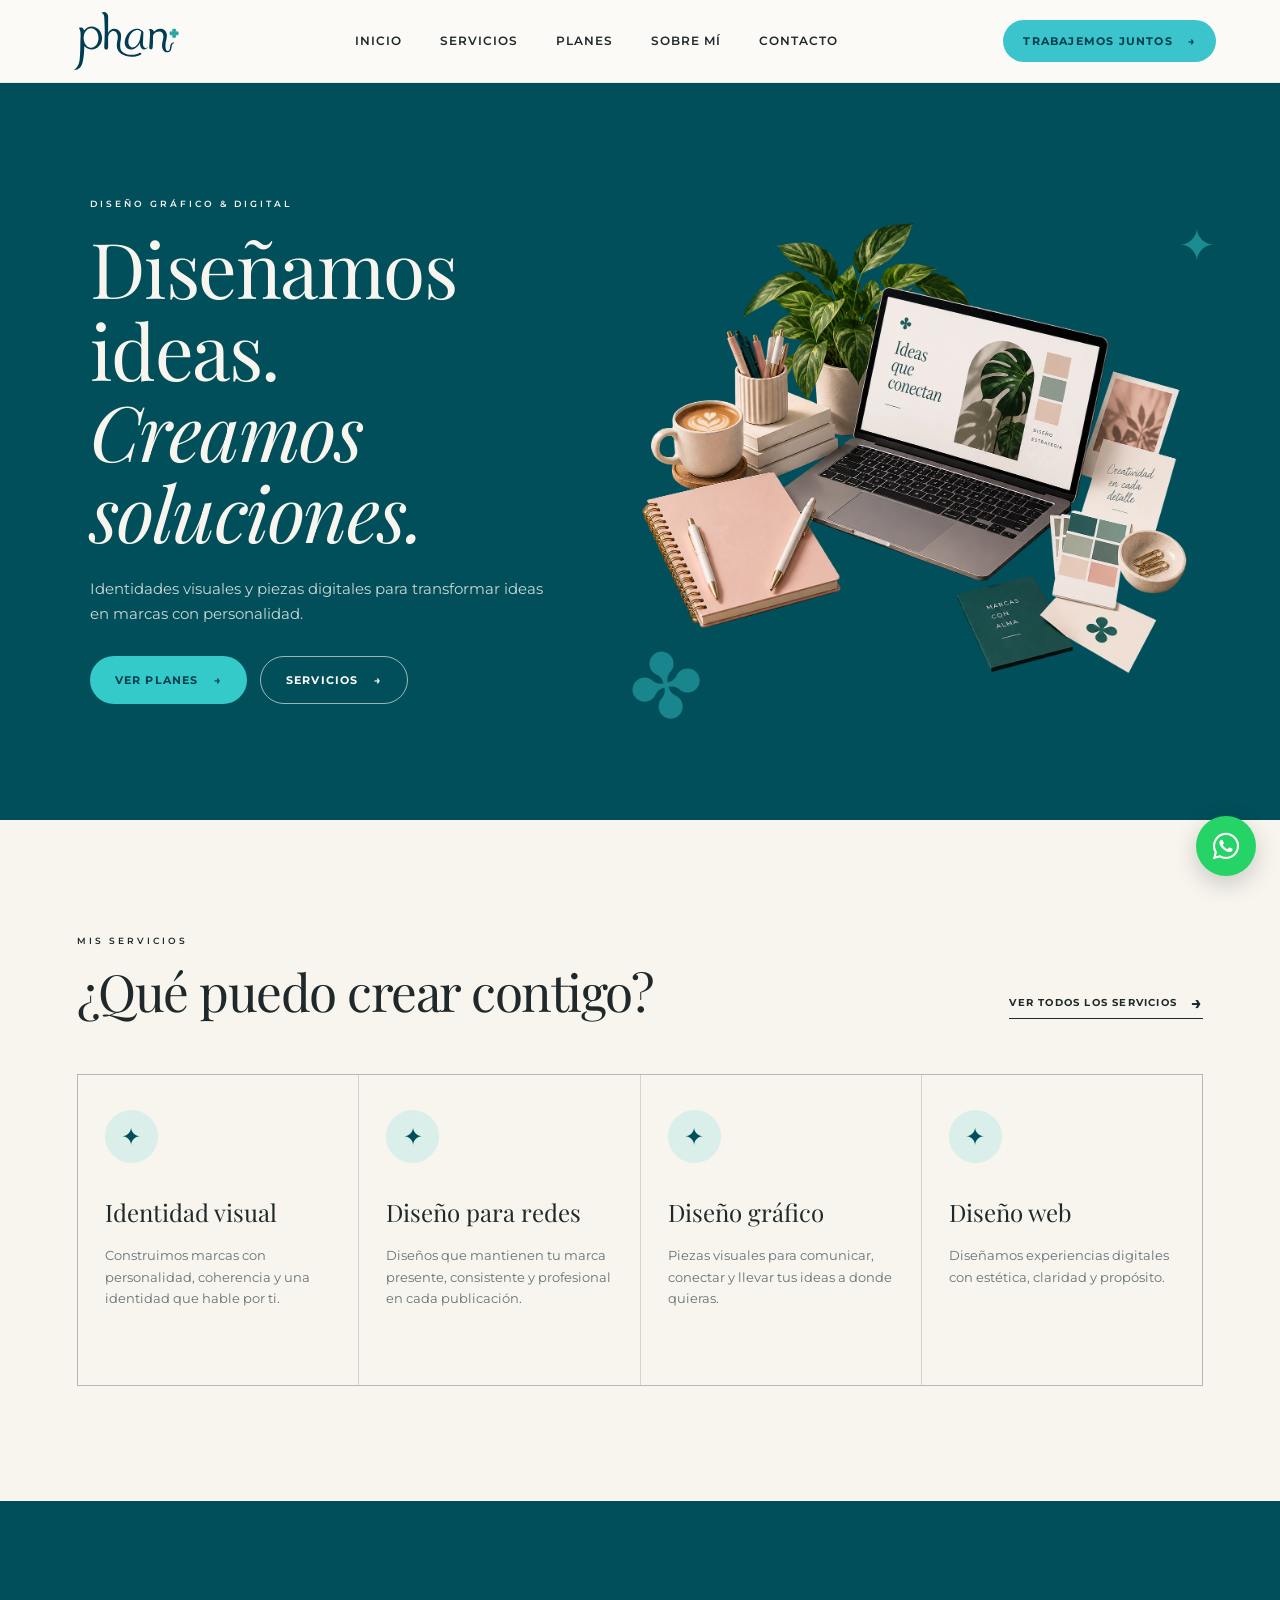
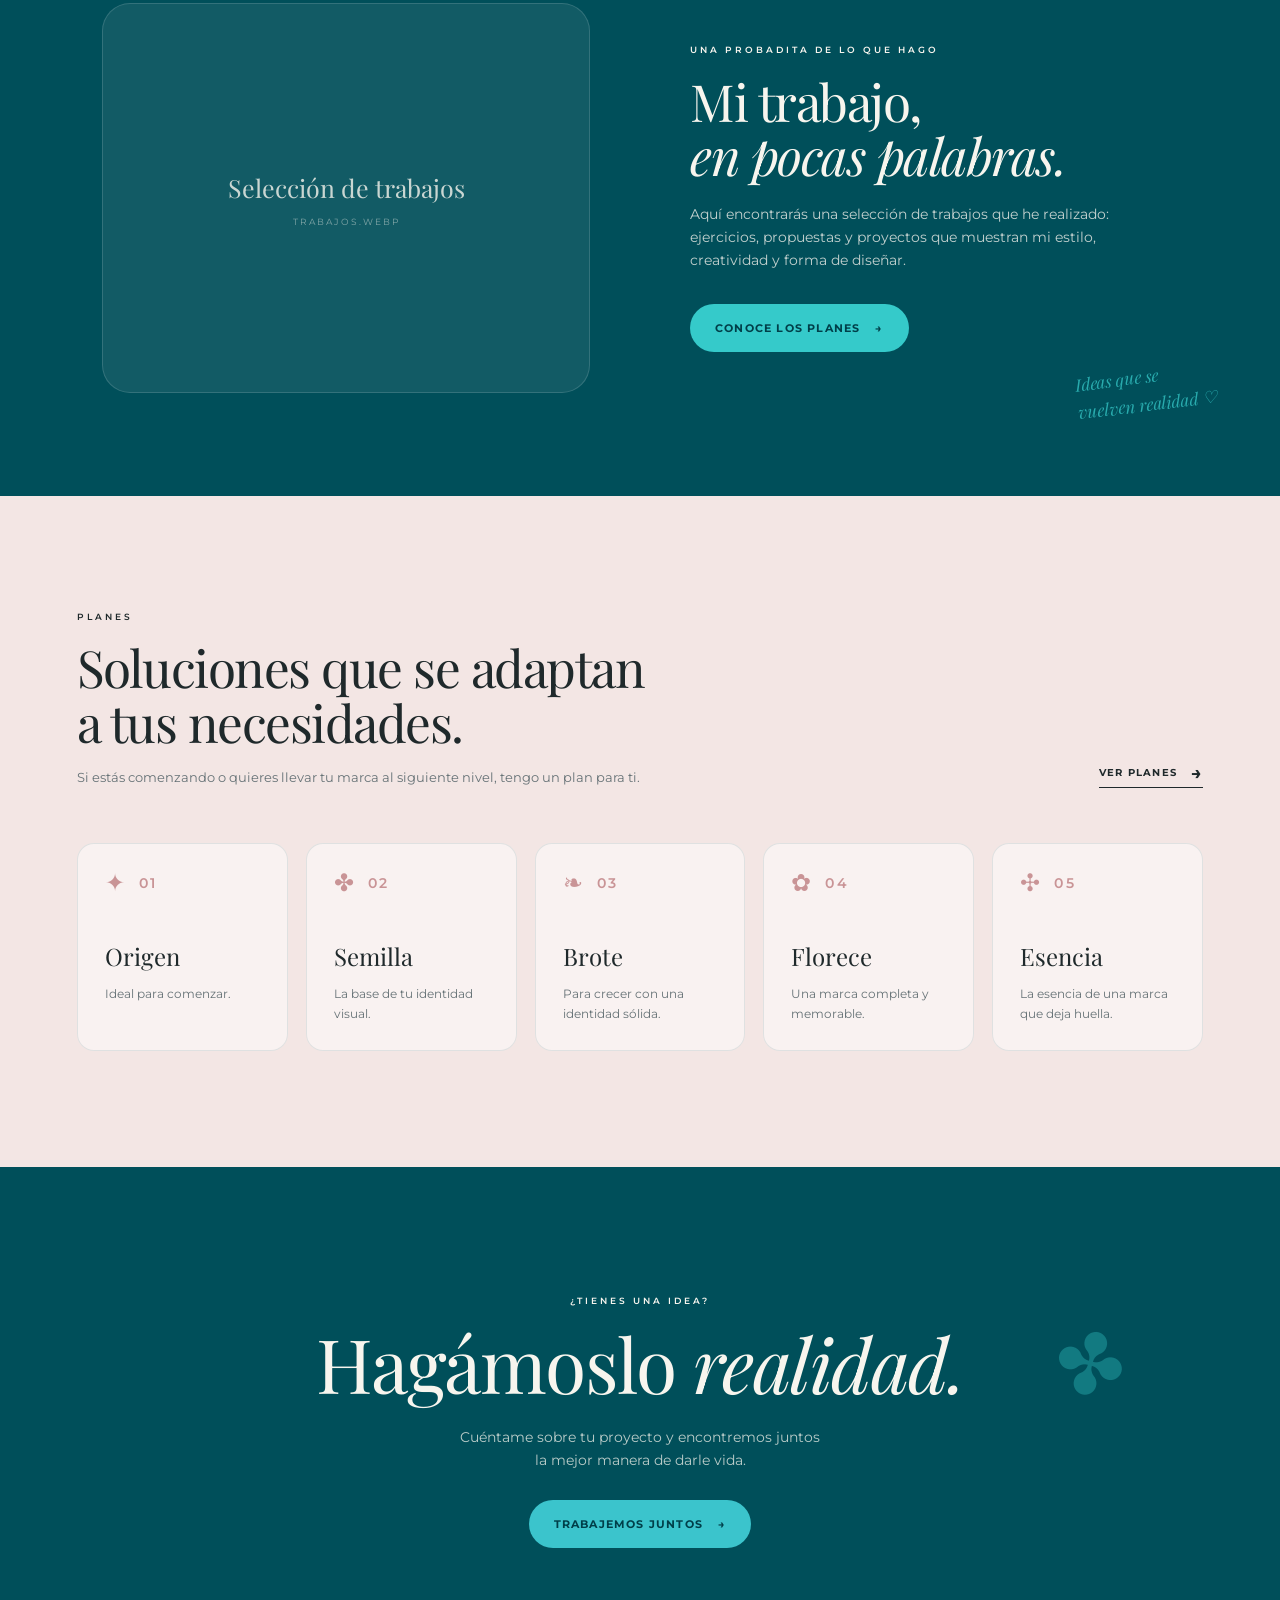
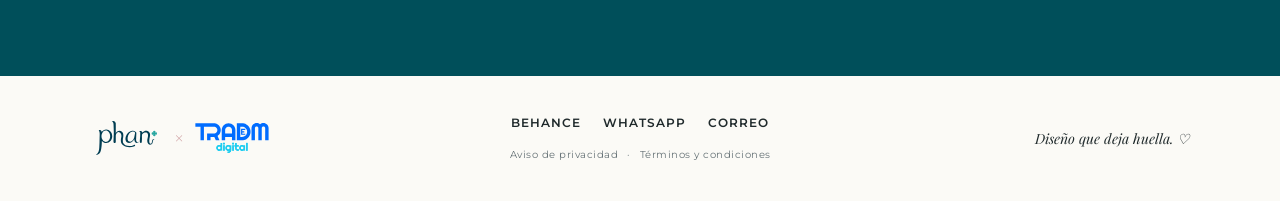
==== index.html @ 30d1f369 "Update index.html" ====
<!DOCTYPE html>
<html lang="es">
<head>
  <meta charset="UTF-8">
  <meta name="viewport" content="width=device-width, initial-scale=1.0">
  <meta name="description" content="Phan Creativa — Diseño gráfico y digital. Diseñamos ideas. Creamos soluciones.">
  <title>Phan Creativa — Diseño gráfico & digital</title>

  <!-- Tipografías gratuitas de Google Fonts -->
  <link rel="preconnect" href="https://fonts.googleapis.com">
  <link rel="preconnect" href="https://fonts.gstatic.com" crossorigin>
  <link href="https://fonts.googleapis.com/css2?family=Montserrat:wght@400;500;600;700&family=Playfair+Display:ital,wght@0,400;0,500;0,600;1,400;1,500&display=swap" rel="stylesheet">

  <link rel="stylesheet" href="css/style.css">
  <link rel="stylesheet" href="https://cdnjs.cloudflare.com/ajax/libs/font-awesome/6.5.2/css/all.min.css">
</head>

<body id="top">

  <!-- ================= HEADER ================= -->
  <header class="site-header">
 <a href="index.html" class="brand logo-header" aria-label="Phan Creativa">
  <img src="images/phan-creativa-web.svg" alt="Phan Creativa">
</a>

    <button class="menu-toggle" aria-label="Abrir menú" aria-expanded="false">
      <span></span><span></span><span></span>
    </button>

    <nav class="main-nav" aria-label="Navegación principal">
      <a href="index.html">Inicio</a>
      <a href="servicios.html">Servicios</a>
      <a href="planes.html">Planes</a>
      <a href="sobre-mi.html">Sobre mí</a>
      <a href="contacto.html">Contacto</a>
    </nav>

    <a href="contacto.html" class="button button-small">Trabajemos juntos <span>→</span></a>
  </header>


  <main>

    <!-- ================= HERO ================= -->
    <section class="hero section-dark">
      <div class="hero-decoration hero-flower">✤</div>
      <div class="hero-decoration hero-star">✦</div>

      <div class="hero-content reveal">
        <p class="eyebrow">DISEÑO GRÁFICO & DIGITAL</p>
        <h1>Diseñamos ideas.<br><em>Creamos soluciones.</em></h1>
        <p class="hero-text">
          Identidades visuales y piezas digitales para transformar
          ideas en marcas con personalidad.
        </p>

        <div class="button-group">
          <a href="planes.html" class="button button-primary">Ver planes <span>→</span></a>
          <a href="servicios.html" class="button button-outline-light">
  Servicios <span>→</span>
</a>
        </div>
      </div>

      <div class="hero-image reveal">
  <img src="images/hero-phan.webp" alt="Espacio creativo de Phan Creativa">
</div>

    </section>


   <!-- ================= SERVICIOS ================= -->
<section class="services section-cream">

  <div class="section-heading reveal">
    <div>
      <p class="eyebrow">MIS SERVICIOS</p>
      <h2>¿Qué puedo crear contigo?</h2>
    </div>

    <a href="servicios.html" class="text-link">
      Ver todos los servicios <span>→</span>
    </a>
  </div>

  <div class="service-grid">

    <article class="service-card reveal">
      <div class="service-icon">✦</div>
      <h3>Identidad visual</h3>
      <p>
        Construimos marcas con personalidad, coherencia y una identidad
        que hable por ti.
      </p>
    </article>

    <article class="service-card reveal">
      <div class="service-icon">✦</div>
      <h3>Diseño para redes</h3>
      <p>
        Diseños que mantienen tu marca presente, consistente y profesional
        en cada publicación.
      </p>
    </article>

    <article class="service-card reveal">
      <div class="service-icon">✦</div>
      <h3>Diseño gráfico</h3>
      <p>
        Piezas visuales para comunicar, conectar y llevar tus ideas
        a donde quieras.
      </p>
    </article>

    <article class="service-card reveal">
      <div class="service-icon">✦</div>
      <h3>Diseño web</h3>
      <p>
        Diseñamos experiencias digitales con estética, claridad y propósito.
      </p>
    </article>

  </div>

</section>


    <!-- ================= TRABAJOS ================= -->
    <section class="work-preview section-dark">
      <div class="work-image reveal">
        <div class="image-placeholder image-placeholder-dark">
          <span>Selección de trabajos</span>
          <small>trabajos.webp</small>
        </div>
      </div>

      <div class="work-content reveal">
        <p class="eyebrow">UNA PROBADITA DE LO QUE HAGO</p>
        <h2>Mi trabajo,<br><em>en pocas palabras.</em></h2>
        <p>
          Aquí encontrarás una selección de trabajos que he realizado:
          ejercicios, propuestas y proyectos que muestran mi estilo,
          creatividad y forma de diseñar.
        </p>
        <a href="planes.html" class="button button-primary">Conoce los planes <span>→</span></a>
      </div>

      <div class="hand-note">Ideas que se<br>vuelven realidad ♡</div>
    </section>


 <!-- ================= PLANES ================= -->
<section class="plans-preview section-pink">

  <div class="section-heading reveal">
    <div>
      <p class="eyebrow">PLANES</p>
      <h2>Soluciones que se adaptan<br>a tus necesidades.</h2>

      <p class="heading-description">
        Si estás comenzando o quieres llevar tu marca al siguiente nivel,
        tengo un plan para ti.
      </p>
    </div>

    <a href="planes.html" class="text-link">
      Ver planes <span>→</span>
    </a>
  </div>

  <div class="plan-mini-grid">

    <article class="plan-mini reveal">
      <div class="plan-top">
        <span class="plan-icon">✦</span>
        <span class="plan-number">01</span>
      </div>
      <h3>Origen</h3>
      <p>Ideal para comenzar.</p>
    </article>

    <article class="plan-mini reveal">
      <div class="plan-top">
        <span class="plan-icon">✤</span>
        <span class="plan-number">02</span>
      </div>
      <h3>Semilla</h3>
      <p>La base de tu identidad visual.</p>
    </article>

    <article class="plan-mini reveal">
      <div class="plan-top">
        <span class="plan-icon">❧</span>
        <span class="plan-number">03</span>
      </div>
      <h3>Brote</h3>
      <p>Para crecer con una identidad sólida.</p>
    </article>

    <article class="plan-mini reveal">
      <div class="plan-top">
        <span class="plan-icon">✿</span>
        <span class="plan-number">04</span>
      </div>
      <h3>Florece</h3>
      <p>Una marca completa y memorable.</p>
    </article>

    <article class="plan-mini reveal">
      <div class="plan-top">
        <span class="plan-icon">✣</span>
        <span class="plan-number">05</span>
      </div>
      <h3>Esencia</h3>
      <p>La esencia de una marca que deja huella.</p>
    </article>

  </div>

</section>


    <!-- ================= CTA ================= -->
    <section class="cta section-dark">
      <div class="cta-decoration">✤</div>
      <p class="eyebrow">¿TIENES UNA IDEA?</p>
      <h2>Hagámoslo <em>realidad.</em></h2>
    <p>
  Cuéntame sobre tu proyecto y encontremos juntos<br>
  la mejor manera de darle vida.
</p>
      <a href="contacto.html" class="button button-primary">Trabajemos juntos <span>→</span></a>
    </section>

  </main>


  <!-- ================= FOOTER ================= -->
  <footer class="footer">

<div class="brand-collab">

  <a href="index.html" class="collab-logo" aria-label="Phan Creativa">
    <img src="images/phan-creativa-web.svg" alt="Phan Creativa">
  </a>

  <span class="collab-x">×</span>

  <a
    href="https://www.trademdigital.com/"
    class="collab-logo"
    target="_blank"
    rel="noopener noreferrer"
    aria-label="Tradem Digital"
  >
    <img src="images/tradem-digital-web.svg" alt="Tradem Digital">
  </a>

</div>
  <div class="footer-center">

    <div class="socials">
      <a href="https://www.behance.net/PhanCreativo" target="_blank"
rel="noopener noreferrer" aria-label="Behance">Behance</a>
      <a href="https://wa.me/527472268287" target="_blank" rel="noopener noreferrer" aria-label="WhatsApp">WhatsApp</a>
      <a href="mailto:phancreativa@gmail.com" aria-label="Correo">Correo</a>
    </div>

    <div class="footer-legal">
      <a href="aviso-privacidad.html">Aviso de privacidad</a>
      <span>·</span>
      <a href="terminos-condiciones.html">Términos y condiciones</a>
    </div>

  </div>

  <p class="footer-copy">Diseño que deja huella. ♡</p>

</footer>



<a
  href="https://wa.me/527472268287"
  class="whatsapp-float"
  target="_blank"
  rel="noopener noreferrer"
  aria-label="Contactar por WhatsApp"
>
  <i class="fa-brands fa-whatsapp"></i>
</a>

<a href="#top" class="back-to-top" aria-label="Volver al inicio">
  ↑
</a>

<script src="js/script.js"></script>

</body>
</html>
---- css/style.css ----
:root {
  --teal: #004f5a;
  --teal-deep: #003f49;
  --mint: #35caca;
  --cream: #f7f5ee;
  --warm-white: #fbfaf6;
  --pink: #f3e6e4;
  --rose: #c58d91;
  --ink: #1f292b;
  --muted: #667276;
  --line: rgba(31, 41, 43, 0.16);

  --serif: "Playfair Display", Georgia, serif;
  --sans: "Montserrat", Arial, sans-serif;

  --radius: 22px;
  --max: 1180px;
}

* {
  box-sizing: border-box;
  margin: 0;
  padding: 0;
}

html {
  scroll-behavior: smooth;
}

body {
  background: var(--warm-white);
  color: var(--ink);
  font-family: var(--sans);
  line-height: 1.65;
  overflow-x: hidden;
}

a {
  color: inherit;
  text-decoration: none;
}

img {
  display: block;
  max-width: 100%;
}

.site-header {
  position: sticky;
  top: 0;
  z-index: 1000;
  min-height: 78px;
  padding: 12px clamp(24px, 5vw, 70px);
  display: flex;
  align-items: center;
  justify-content: space-between;
  gap: 30px;
  background: rgba(251, 250, 246, 0.94);
  backdrop-filter: blur(14px);
  border-bottom: 1px solid rgba(31, 41, 43, 0.08);
}



.brand {
  display: inline-flex;
  flex-direction: column;
  line-height: 0.85;
  flex-shrink: 0;
}

.logo-header {
  display: flex;
  align-items: center;
  flex-shrink: 0;
}

.logo-header img {
  display: block;
  width: 125px;
  height: auto;
  object-fit: contain;
}

.logo-header:hover {
  opacity: .9;
}

.brand-main {
  font-family: var(--serif);
  font-size: 34px;
  letter-spacing: -2px;
}

.brand-flower {
  color: var(--mint);
  font-size: 23px;
  margin-left: 2px;
}

.brand-sub {
  margin-top: 7px;
  color: var(--mint);
  font-family: var(--serif);
  font-size: 15px;
  letter-spacing: 4px;
  text-align: center;
}

.main-nav {
  display: flex;
  align-items: center;
  gap: clamp(20px, 3vw, 38px);
}

.main-nav a {
  position: relative;
  padding: 8px 0;
  font-size: 12px;
  font-weight: 600;
  letter-spacing: 1px;
  text-transform: uppercase;
}

.main-nav a::after {
  content: "";
  position: absolute;
  left: 0;
  bottom: 2px;
  width: 0;
  height: 1px;
  background: var(--teal);
  transition: width 0.25s ease;
}

.main-nav a:hover::after,
.main-nav a.active::after {
  width: 100%;
}

.button {
  display: inline-flex;
  align-items: center;
  justify-content: center;
  gap: 15px;
  min-height: 48px;
  padding: 12px 25px;
  border-radius: 999px;
  font-size: 11px;
  font-weight: 700;
  letter-spacing: 1.2px;
  text-transform: uppercase;
  transition: transform 0.25s ease, box-shadow 0.25s ease, background 0.25s ease;
}

.button:hover {
  transform: translateY(-2px);
}

.button-small {
  min-height: 42px;
  padding: 10px 20px;
  background: #3bc4cc;
  color: var(--teal-deep);
  transition: background .3s ease, transform .3s ease, box-shadow .3s ease;
}

.button-small:hover {
  background: #2fb4bd;
  transform: translateY(-3px);
  box-shadow: 0 8px 20px rgba(59, 196, 204, .25);
}

.button-small span {
  display: inline-block;
  transition: transform .3s ease;
}

.button-small:hover span {
  transform: translateX(5px);
}

.button-primary {
  background: var(--mint);
  color: var(--teal-deep);
}

.button-outline-light {
  border: 1px solid rgba(255,255,255,0.6);
  color: white;
}

.button-group {
  display: flex;
  flex-wrap: wrap;
  gap: 13px;
  margin-top: 30px;
}

.menu-toggle {
  display: none;
  border: 0;
  background: transparent;
  cursor: pointer;
}

.menu-toggle span {
  display: block;
  width: 25px;
  height: 2px;
  margin: 5px 0;
  background: var(--teal);
}

.section-dark {
  background: var(--teal);
  color: var(--cream);
}

.section-light {
  background: var(--warm-white);
}

.section-cream {
  background: var(--cream);
}

.section-pink {
  background: var(--pink);
}

.hero {
  position: relative;
  min-height: min(720px, calc(100vh - 78px));
  padding: clamp(70px, 9vw, 120px) max(24px, 7vw);
  display: grid;
  grid-template-columns: 0.9fr 1.1fr;
  align-items: center;
  gap: clamp(40px, 7vw, 100px);
  overflow: hidden;
}

.hero-content {
  position: relative;
  z-index: 2;
  max-width: 620px;
}

.eyebrow {
  margin-bottom: 17px;
  font-size: 9px;
  font-weight: 600;
  letter-spacing: 3px;
  line-height: 1.4;
}

.hero h1,
h2 {
  font-family: var(--serif);
  font-weight: 400;
  letter-spacing: -1.5px;
  line-height: 1.06;
}

.hero h1 {
  font-size: clamp(48px, 6vw, 78px);
}

h2 {
  font-size: clamp(36px, 4vw, 55px);
}

em {
  font-weight: 400;
}

.hero-text {
  max-width: 500px;
  margin-top: 24px;
  font-size: 15px;
  color: rgba(247,245,238,0.82);
}

.hero-image {
  position: relative;
  z-index: 1;
}

.image-placeholder {
  min-height: 470px;
  border-radius: 28px;
  display: flex;
  flex-direction: column;
  align-items: center;
  justify-content: center;
  background:
    linear-gradient(135deg, rgba(53,202,202,.12), rgba(255,255,255,.03)),
    rgba(255,255,255,.08);
  border: 1px solid rgba(255,255,255,.14);
  color: rgba(247,245,238,.8);
  text-align: center;
}

.image-placeholder span {
  font-family: var(--serif);
  font-size: 25px;
}

.image-placeholder small {
  margin-top: 7px;
  font-size: 9px;
  letter-spacing: 2px;
  opacity: .6;
  text-transform: uppercase;
}

.image-placeholder-soft {
  min-height: 420px;
  background: linear-gradient(135deg, #e7dfd4, #f3e6e4);
  border: 0;
  color: var(--teal);
}

.image-placeholder-dark {
  min-height: 390px;
  background: rgba(255,255,255,.07);
}

.hero-decoration {
  position: absolute;
  color: var(--mint);
  pointer-events: none;
}

.hero-flower {
  right: 45%;
  bottom: 8%;
  font-size: 90px;
  opacity: .45;
  transform: rotate(-12deg);
}

.hero-star {
  top: 17%;
  right: 5%;
  font-size: 45px;
  opacity: .5;
}

.about {
  max-width: var(--max);
  margin: auto;
  padding: clamp(90px, 10vw, 140px) 30px;
  display: grid;
  grid-template-columns: .9fr 1.1fr;
  gap: clamp(50px, 8vw, 110px);
  align-items: center;
}

.about-image {
  position: relative;
}

.floating-note {
  position: absolute;
  right: -30px;
  bottom: 35px;
  padding: 17px 23px;
  background: var(--pink);
  color: var(--teal);
  font-family: var(--serif);
  font-size: 19px;
  line-height: 1.25;
  transform: rotate(-4deg);
  box-shadow: 0 15px 35px rgba(0,0,0,.08);
}

.about-content p:not(.eyebrow) {
  max-width: 650px;
  margin-top: 22px;
  color: var(--muted);
  font-size: 14px;
}

.text-link {
  display: inline-flex;
  align-items: center;
  gap: 14px;
  margin-top: 30px;
  padding-bottom: 6px;
  border-bottom: 1px solid currentColor;
  font-size: 10px;
  font-weight: 700;
  letter-spacing: 1.2px;
  text-transform: uppercase;
}

.text-link span {
  font-size: 18px;
  line-height: 0;
}

.services,
.plans-preview {
  padding: clamp(80px, 9vw, 120px) max(24px, 6vw);
}

.section-heading {
  max-width: var(--max);
  margin: 0 auto 55px;
  display: flex;
  align-items: end;
  justify-content: space-between;
  gap: 30px;
}

.heading-description {
  max-width: 570px;
  margin-top: 18px;
  color: var(--muted);
  font-size: 13px;
}

.service-grid {
  max-width: var(--max);
  margin: auto;
  display: grid;
  grid-template-columns: repeat(4, 1fr);
  gap: 1px;
  background: var(--line);
  border: 1px solid var(--line);
}

.service-card {
  min-height: 310px;
  padding: 35px 27px;
  background: var(--cream);
  display: flex;
  flex-direction: column;
  transition: transform .25s ease, background .25s ease;
}

.service-card:hover {
  transform: translateY(-5px);
  background: var(--warm-white);
}

.service-icon {
  width: 53px;
  height: 53px;
  margin-bottom: 30px;
  border-radius: 50%;
  display: grid;
  place-items: center;
  background: rgba(53,202,202,.15);
  color: var(--teal);
  font-family: var(--serif);
  font-size: 24px;
}

.service-card h3,
.plan-mini h3 {
  font-family: var(--serif);
  font-size: 24px;
  font-weight: 400;
}

.service-card p {
  margin-top: 13px;
  color: var(--muted);
  font-size: 13px;
}

.work-preview {
  position: relative;
  max-width: 1400px;
  margin: auto;
  padding: clamp(70px, 8vw, 110px) max(24px, 8vw);
  display: grid;
  grid-template-columns: 1fr 1fr;
  gap: clamp(45px, 8vw, 100px);
  align-items: center;
  overflow: hidden;
}

.work-content {
  position: relative;
  z-index: 2;
  max-width: 550px;
}

.work-content > p:not(.eyebrow) {
  margin-top: 20px;
  color: rgba(247,245,238,.78);
  font-size: 14px;
}

.work-content .button {
  margin-top: 32px;
}

.hand-note {
  position: absolute;
  right: 5%;
  bottom: 13%;
  font-family: var(--serif);
  font-style: italic;
  font-size: 17px;
  color: rgba(53,202,202,.75);
  transform: rotate(-7deg);
}

.plan-mini-grid {
  max-width: var(--max);
  margin: auto;
  display: grid;
  grid-template-columns: repeat(5, 1fr);
  gap: 18px;
}

.plan-mini {
  min-height: 205px;
  padding: 27px;
  background: rgba(255,255,255,.48);
  border: 1px solid rgba(0,79,90,.10);
  border-radius: 17px;
  transition: transform .25s ease;
}

.plan-mini:hover {
  transform: translateY(-6px) rotate(-1deg);
}


/* Detalles de los planes */
.plan-top {
  display: flex;
  align-items: center;
  gap: 14px;
  margin-bottom: 42px;
}

.plan-icon {
  color: #c99496;
  font-size: 24px;
  line-height: 1;
}

.plan-number {
  color: #c99496;
  font-size: 14px;
  font-weight: 600;
  letter-spacing: 0.18em;
}
.plan-mini h3 {
  margin-top: 0;
}

.plan-mini p {
  margin-top: 7px;
  color: var(--muted);
  font-size: 12px;
}

.cta {
  position: relative;
  padding: clamp(90px, 10vw, 130px) 24px;
  text-align: center;
  overflow: hidden;
}

.cta h2 {
  font-size: clamp(45px, 6vw, 75px);
}

.cta > p:not(.eyebrow) {
  max-width: 620px;
  margin: 22px auto 0;
  color: rgba(247,245,238,.75);
  font-size: 14px;
}

.cta .button {
  margin-top: 28px;
  background: #3bc4cc;
  transition: background .3s ease, transform .3s ease, box-shadow .3s ease;
}

.cta .button:hover {
  background: #2fb4bd;
  transform: translateY(-4px);
  box-shadow: 0 10px 25px rgba(59, 196, 204, .28);
}

.cta .button span {
  display: inline-block;
  transition: transform .35s ease;
}

.cta .button:hover span {
  transform: translateX(7px);
}
.cta-decoration {
  position: absolute;
  right: 12%;
  top: 25%;
  font-size: 85px;
  color: var(--mint);
  opacity: .35;
  transform: rotate(15deg);
}

.footer {
  min-height: 125px;
  padding: 35px max(24px, 7vw);
  display: grid;
  grid-template-columns: 1fr auto 1fr;
  align-items: center;
  gap: 30px;
  background: var(--warm-white);
}

.footer-brand {
  justify-self: start;
}

.footer .socials {
  display: flex;
  flex-wrap: wrap;
  justify-content: center;
  gap: 22px;
}

.footer .socials a {
  font-size: 12px;
  font-weight: 600;
  letter-spacing: 1px;
  text-transform: uppercase;
}

.footer > p {
  justify-self: end;
  font-family: var(--serif);
  font-style: italic;
  font-size: 14px;
}

.reveal {
  opacity: 0;
  transform: translateY(24px);
  transition: opacity .8s ease, transform .8s ease;
}

.reveal.visible {
  opacity: 1;
  transform: translateY(0);
}

@media (max-width: 900px) {
  .main-nav {
    gap: 18px;
  }

  .site-header > .button {
    display: none;
  }

  .hero,
  .about,
  .work-preview {
    grid-template-columns: 1fr;
  }

  .hero {
    min-height: auto;
  }

  .hero-image {
    max-width: 700px;
    width: 100%;
  }

  .service-grid,
  .plan-mini-grid {
    grid-template-columns: repeat(2, 1fr);
  }

  .footer {
    grid-template-columns: 1fr;
    text-align: center;
  }

  .footer-brand,
  .footer > p {
    justify-self: center;
  }
}

@media (max-width: 680px) {
  .site-header {
    min-height: 68px;
    padding: 10px 20px;
  }
  
  .logo-header img {
    width: 105px;
    height: auto;
  }
  
  .brand-main {
    font-size: 29px;
  }

  .brand-sub {
    font-size: 12px;
  }

  .menu-toggle {
    display: block;
    z-index: 1002;
  }

  .main-nav {
    position: fixed;
    inset: 68px 0 auto 0;
    padding: 25px 25px 35px;
    display: flex;
    flex-direction: column;
    align-items: flex-start;
    gap: 6px;
    background: var(--warm-white);
    border-bottom: 1px solid var(--line);
    transform: translateY(-120%);
    transition: transform .3s ease;
  }

  .main-nav.open {
    transform: translateY(0);
  }

  .main-nav a {
    width: 100%;
    padding: 13px 0;
  }

  .hero {
    padding: 75px 24px 90px;
  }

  .hero h1 {
    font-size: clamp(43px, 13vw, 60px);
  }

  .hero-image .image-placeholder {
    min-height: 330px;
  }


  .about,
  .services,
  .plans-preview {
    padding: 75px 20px;
  }

  .section-heading {
    display: block;
    margin-bottom: 35px;
  }

  .section-heading > .text-link {
    margin-top: 20px;
  }

  .service-grid,
  .plan-mini-grid {
    grid-template-columns: 1fr;
  }

  .service-card {
    min-height: 260px;
  }

  .work-preview {
    padding: 70px 20px;
  }

  .work-image .image-placeholder {
    min-height: 300px;
  }

  .hand-note {
    display: none;
  }

  .floating-note {
    right: 10px;
    bottom: 20px;
  }

  .footer {
    padding: 40px 20px;
  }
}
/* Botón volver al inicio */
.back-to-top {
  position: fixed;
  right: 24px;
  bottom: 94px;
  width: 52px;
  height: 52px;
  border-radius: 50%;
  display: flex;
  align-items: center;
  justify-content: center;
  background: #6ed6df;
  color: var(--teal-deep);
  font-size: 24px;
  font-weight: 600;
  text-decoration: none;
  box-shadow: 0 8px 24px rgba(0, 0, 0, 0.16);
  z-index: 9998;

  opacity: 0;
  visibility: hidden;
  pointer-events: none;

  transition: opacity 0.3s ease, visibility 0.3s ease, transform 0.25s ease;
}

.back-to-top.show {
  opacity: 1;
  visibility: visible;
  pointer-events: auto;
}

.back-to-top:hover {
  transform: translateY(-4px);
}
/* Botón flotante de WhatsApp */
.whatsapp-float {
  position: fixed;
  right: 24px;
  bottom: 24px;
  width: 60px;
  height: 60px;
  border-radius: 50%;
  background: #25D366;
  color: white;
  display: flex;
  align-items: center;
  justify-content: center;
  text-decoration: none;
  font-size: 30px;
  box-shadow: 0 8px 24px rgba(0, 0, 0, 0.18);
  z-index: 9999;
  transition: transform 0.2s ease;
}

.whatsapp-float:hover {
  transform: scale(1.08);
}
.footer-center {
  display: flex;
  flex-direction: column;
  align-items: center;
  gap: 14px;
}

.footer-legal {
  display: flex;
  align-items: center;
  justify-content: center;
  gap: 9px;
}

.footer-legal a,
.footer-legal span {
  font-size: 10px;
  letter-spacing: .5px;
  color: var(--muted);
}

.footer-legal a {
  transition: color .25s ease;
}

.footer-legal a:hover {
  color: var(--teal);
}

.footer-copy {
  justify-self: end;
  font-family: var(--serif);
  font-style: italic;
  font-size: 15px;
}

@media (max-width: 680px) {
  .footer-center {
    gap: 18px;
  }

  .footer-legal {
    flex-wrap: wrap;
  }

  .footer-copy {
    justify-self: center;
  }
}
/* ================= PÁGINAS LEGALES ================= */

.legal-page {
  max-width: 950px;
  margin: auto;
  padding: clamp(80px, 10vw, 130px) 30px;
}

.legal-header {
  max-width: 750px;
  margin-bottom: 75px;
}

.legal-header h1 {
  font-family: var(--serif);
  font-size: clamp(48px, 6vw, 72px);
  font-weight: 400;
  line-height: 1.05;
  letter-spacing: -1.5px;
}

.legal-header > p:not(.eyebrow) {
  max-width: 650px;
  margin-top: 25px;
  color: var(--muted);
  font-size: 14px;
}

.legal-content {
  max-width: 800px;
}

.legal-content section {
  margin-bottom: 48px;
}

.legal-content h2 {
  font-family: var(--serif);
  font-size: 27px;
  margin-bottom: 15px;
}

.legal-content p {
  color: var(--muted);
  font-size: 13px;
  line-height: 1.8;
}

.legal-content strong {
  color: var(--teal);
}

.legal-date {
  margin-top: 65px;
  padding-top: 20px;
  border-top: 1px solid var(--line);
  font-size: 10px !important;
  letter-spacing: .5px;
}

@media (max-width: 680px) {

  .legal-page {
    padding: 70px 22px;
  }

  .legal-header {
    margin-bottom: 55px;
  }

  .legal-content section {
    margin-bottom: 38px;
  }

  .legal-content h2 {
    font-size: 24px;
  }

  .legal-content p {
    font-size: 13px;
  }

}

/* ================= LOGOS PHAN + TRADEM ================= */

.brand-collab {
  display: flex;
  align-items: center;
  gap: 12px;
  justify-self: start;
}

.collab-logo {
  display: flex;
  align-items: center;
  transition: opacity .25s ease, transform .25s ease;
}

.collab-logo img {
  display: block;
  width: auto;
  height: 34px;
  max-width: 120px;
  object-fit: contain;
}

.collab-logo:hover {
  opacity: .78;
  transform: translateY(-2px);
}

.collab-x {
  color: var(--rose);
  font-family: var(--serif);
  font-size: 16px;
}

@media (max-width: 680px) {

  .brand-collab {
    justify-self: center;
  }

  .collab-logo img {
    height: 30px;
    max-width: 105px;
  }

}
/* ================= SERVICIOS ================= */

.services-hero {
  position: relative;
  min-height: 520px;
  padding: clamp(85px, 10vw, 125px) max(24px, 7vw);
  display: flex;
  align-items: center;
  overflow: hidden;
}
.services-hero-content {
  max-width: 820px;
  position: relative;
  z-index: 2;
}
.services-hero h1 {
  max-width: 850px;
  font-family: var(--serif);
  font-size: clamp(48px, 6.2vw, 78px);
  font-weight: 400;
  line-height: 1.04;
  letter-spacing: -2px;
}
.services-hero-content > p:not(.eyebrow) {
  max-width: 690px;
  margin-top: 25px;
  color: var(--muted);
  font-size: 15px;
  line-height: 1.75;
}
.services-hero-note {
  position: absolute;
  right: 9%;
  top: 50%;
  transform: translateY(-50%) rotate(-2deg);
  display: flex;
  align-items: center;
  gap: 18px;
  color: rgba(0,79,90,.38);
}
.services-hero-note span { font-size: 78px; line-height: 1; }
.services-hero-note p {
  margin: 0;
  padding-left: 18px;
  border-left: 1px solid rgba(0,79,90,.28);
  font-size: 10px;
  font-weight: 600;
  letter-spacing: 3px;
  line-height: 1.7;
  text-transform: uppercase;
}

.service-detail {
  max-width: 1120px;
  margin: 0 auto;
  padding: clamp(80px, 9vw, 120px) 30px;
  display: grid;
  grid-template-columns: minmax(0,1fr) minmax(0,1fr);
  align-items: center;
  gap: clamp(55px,8vw,110px);
  border-bottom: 1px solid var(--line);
}
.service-detail-light { background: var(--warm-white); }
.service-detail-soft { background: #f8f1ee; }
.service-detail-reverse .service-detail-image { order: 2; }
.service-detail-reverse .service-detail-content { order: 1; }

.service-image-placeholder {
  min-height: 470px;
  border-radius: 26px;
  display: flex;
  flex-direction: column;
  align-items: center;
  justify-content: center;
  padding: 30px;
  background: linear-gradient(145deg,rgba(53,202,202,.10),rgba(255,255,255,.12)),#eee9e2;
  border: 1px solid rgba(31,41,43,.10);
  text-align: center;
}
.service-image-placeholder span {
  font-family: var(--serif);
  font-size: 28px;
  color: var(--teal);
}
.service-image-placeholder small {
  margin-top: 8px;
  color: var(--muted);
  font-size: 9px;
  letter-spacing: 2px;
  text-transform: uppercase;
}
.service-detail-content { max-width: 500px; }
.service-detail-heading {
  display: flex;
  align-items: flex-start;
  gap: 20px;
}
.service-detail-icon {
  flex: 0 0 54px;
  width: 54px;
  height: 54px;
  border-radius: 50%;
  display: flex;
  align-items: center;
  justify-content: center;
  background: rgba(53,202,202,.13);
  color: var(--teal);
  font-size: 22px;
}
.service-number {
  display: block;
  margin-bottom: 7px;
  color: var(--rose);
  font-size: 10px;
  font-weight: 600;
  letter-spacing: 2px;
}
.service-detail h2 {
  margin: 0;
  font-size: clamp(34px,4vw,48px);
}
.service-intro {
  margin-top: 23px;
  color: var(--muted);
  font-size: 14px;
  line-height: 1.75;
}
.service-list {
  list-style: none;
  margin: 28px 0 0;
  padding: 0;
}
.service-list li {
  position: relative;
  padding-left: 25px;
  margin-bottom: 11px;
  color: var(--ink);
  font-size: 13px;
  line-height: 1.5;
}
.service-list li::before {
  content: "✤";
  position: absolute;
  left: 0;
  top: 0;
  color: var(--rose);
  font-size: 11px;
}
.service-button {
  margin-top: 28px;
  border: 1px solid var(--teal);
  color: var(--teal);
  background: transparent;
}
.service-button:hover { background: var(--teal); color: var(--cream); }

.service-partner-note {
  margin-top: 28px;
  padding: 17px 19px;
  display: flex;
  align-items: flex-start;
  gap: 13px;
  border-radius: 12px;
  background: rgba(53,202,202,.10);
}
.partner-note-icon {
  flex: 0 0 auto;
  color: #278c75;
  font-size: 23px;
  line-height: 1;
}
.service-partner-note p {
  margin: 0;
  color: var(--muted);
  font-size: 11px;
  line-height: 1.55;
}
.service-partner-note a {
  color: var(--teal);
  font-weight: 700;
  text-decoration: underline;
  text-underline-offset: 3px;
}
.service-partner-note strong { color: var(--teal); }

@media (max-width:900px) {
  .services-hero { min-height: 430px; }
  .services-hero-note { right:5%; opacity:.65; }
  .service-detail {
    grid-template-columns:1fr;
    gap:45px;
    padding:75px 30px;
  }
  .service-detail-reverse .service-detail-image,
  .service-detail-reverse .service-detail-content { order:initial; }
  .service-detail-image { max-width:700px; width:100%; }
  .service-detail-content { max-width:700px; }
}

@media (max-width:680px) {
  .services-hero { min-height:auto; padding:75px 22px 85px; }
  .services-hero h1 { font-size:clamp(42px,12vw,58px); letter-spacing:-1.2px; }
  .services-hero-content > p:not(.eyebrow) { font-size:14px; }
  .services-hero-note { display:none; }
  .service-detail { padding:65px 22px; gap:38px; }
  .service-image-placeholder { min-height:320px; border-radius:22px; }
  .service-detail-heading { gap:14px; }
  .service-detail-icon {
    flex-basis:46px; width:46px; height:46px; font-size:19px;
  }
  .service-detail h2 { font-size:34px; }
  .service-intro, .service-list li { font-size:13px; }
  .service-partner-note { padding:15px; }
}
.print-note {
  margin-top: 25px;
  padding: 16px 0 0;
  border-top: 1px solid var(--line);
  background: transparent;
  border-radius: 0;
  display: block;
}

.print-note p {
  margin: 0;
  color: var(--muted);
  font-size: 11px;
  font-style: italic;
  line-height: 1.5;
}

.print-note .partner-note-icon {
  display: none;
}
.service-partner-button {
  text-decoration: none;
  cursor: pointer;
  transition: transform .25s ease, background .25s ease;
}

.service-partner-button:hover {
  background: rgba(53,202,202,.18);
  transform: translateY(-2px);
}

.service-partner-button p {
  color: var(--muted);
}

.service-partner-button strong {
  color: var(--teal);
  text-decoration: underline;
  text-underline-offset: 3px;
}
.service-partner-button p strong:last-child {
  display: inline-block;
  margin-top: 3px;
  color: var(--teal);
  text-decoration: underline;
  text-underline-offset: 3px;
}
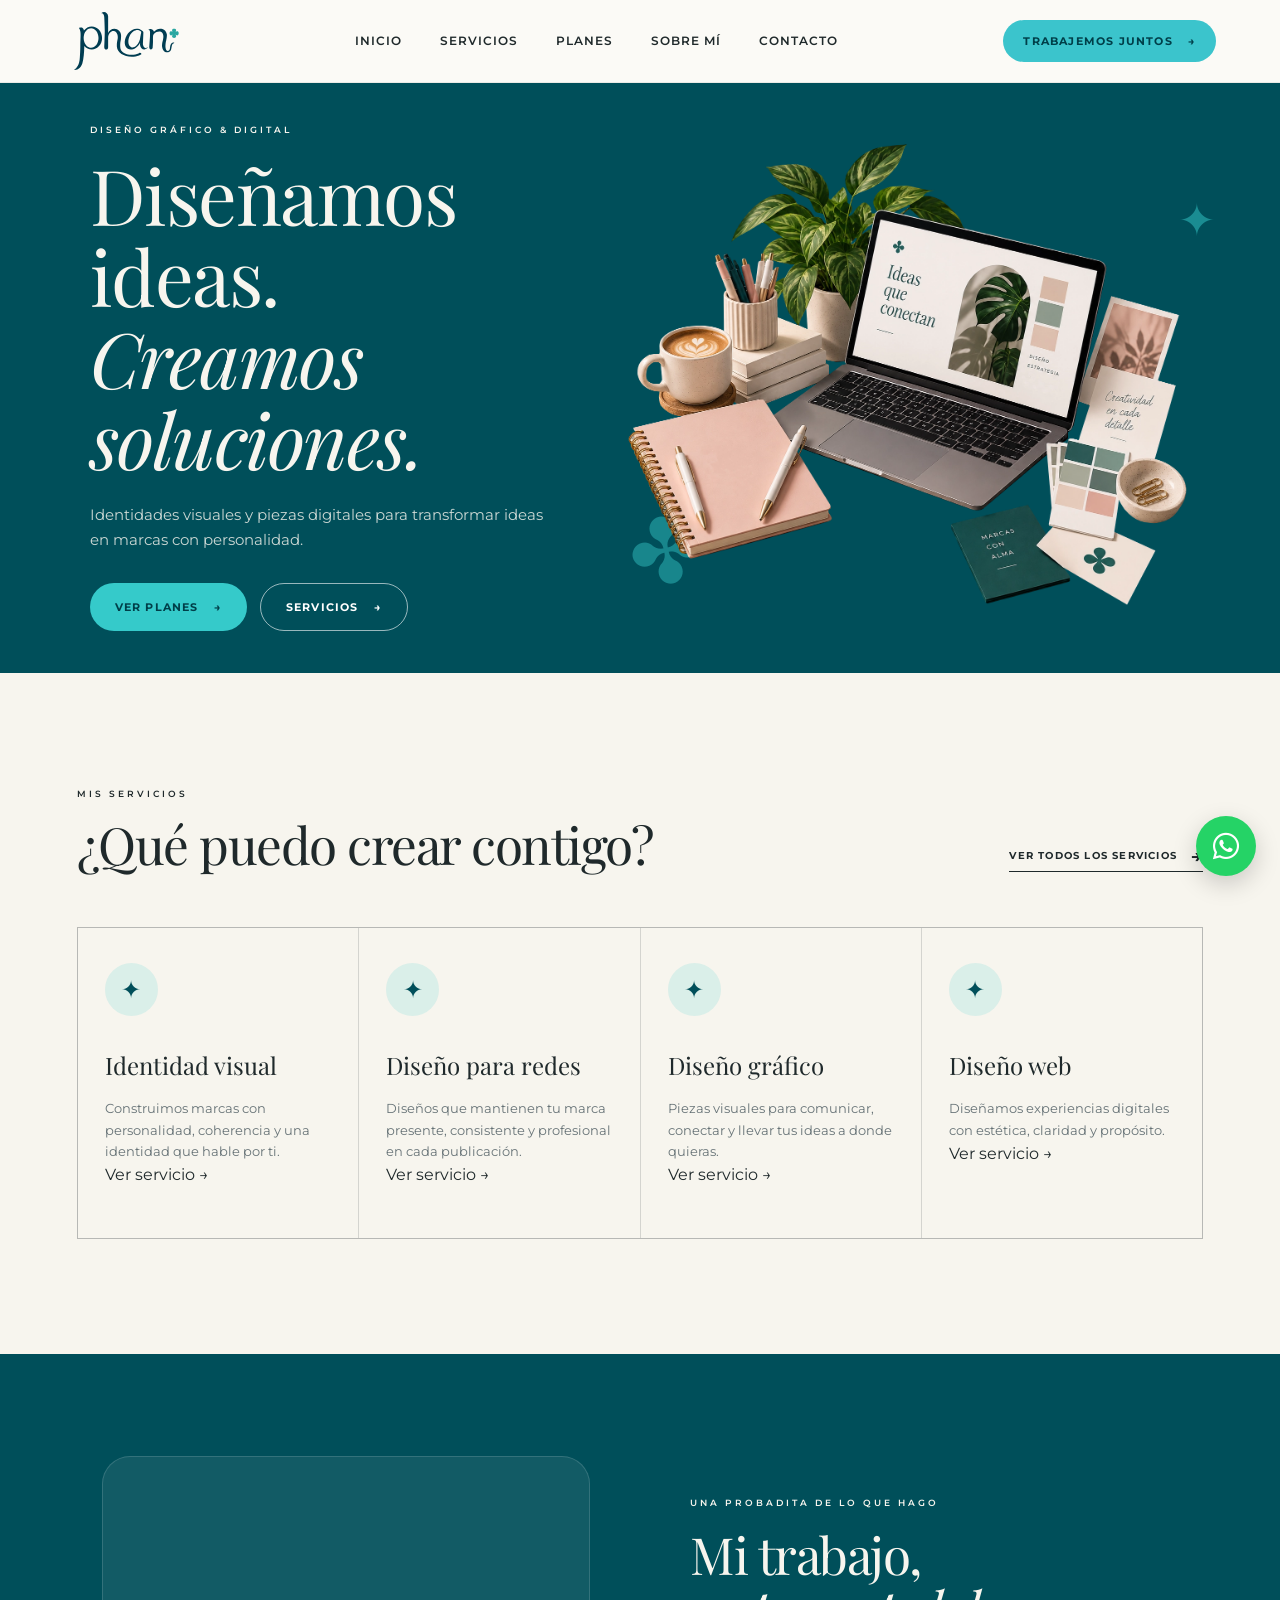
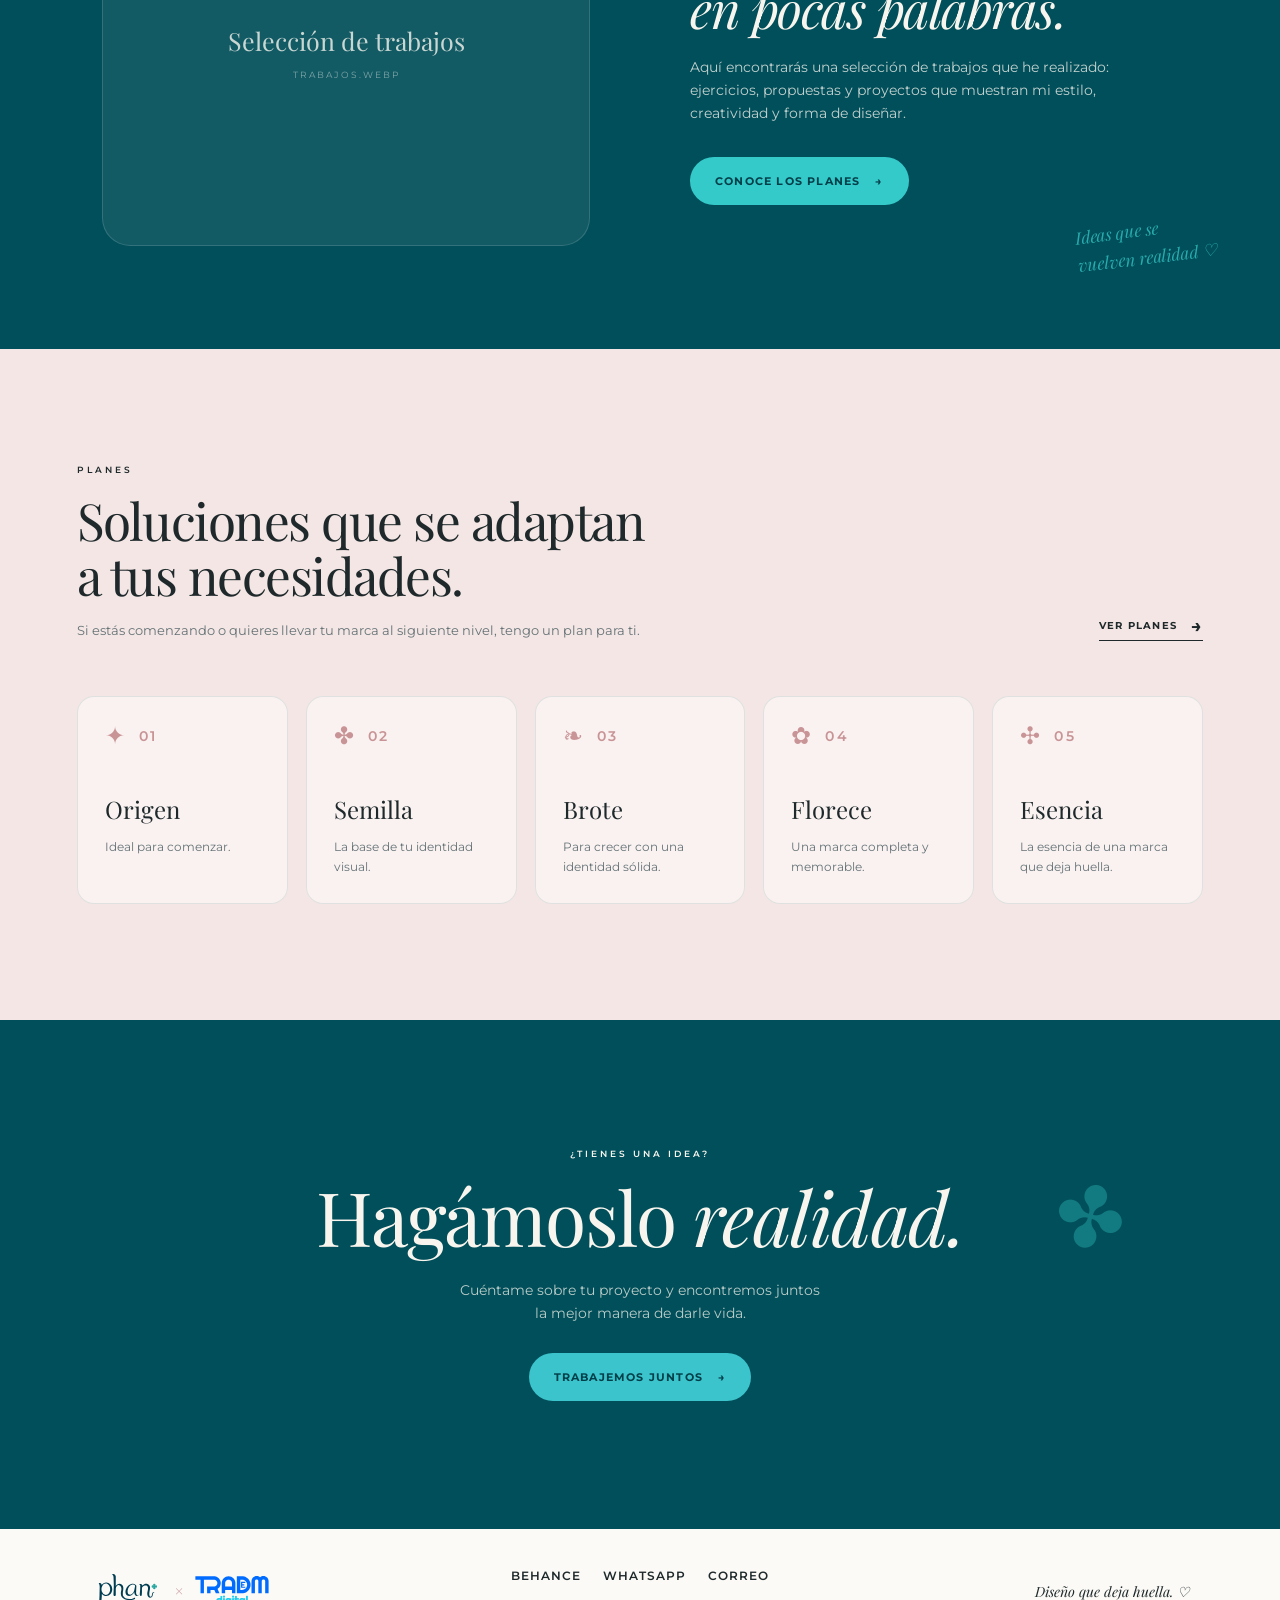
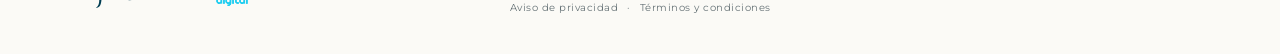
==== commit 9b5454db: "Update index.html" ====
--- a/index.html
+++ b/index.html
@@ -85,40 +85,44 @@
 
   <div class="service-grid">
 
-    <article class="service-card reveal">
-      <div class="service-icon">✦</div>
-      <h3>Identidad visual</h3>
-      <p>
-        Construimos marcas con personalidad, coherencia y una identidad
-        que hable por ti.
-      </p>
-    </article>
-
-    <article class="service-card reveal">
-      <div class="service-icon">✦</div>
-      <h3>Diseño para redes</h3>
-      <p>
-        Diseños que mantienen tu marca presente, consistente y profesional
-        en cada publicación.
-      </p>
-    </article>
-
-    <article class="service-card reveal">
-      <div class="service-icon">✦</div>
-      <h3>Diseño gráfico</h3>
-      <p>
-        Piezas visuales para comunicar, conectar y llevar tus ideas
-        a donde quieras.
-      </p>
-    </article>
-
-    <article class="service-card reveal">
-      <div class="service-icon">✦</div>
-      <h3>Diseño web</h3>
-      <p>
-        Diseñamos experiencias digitales con estética, claridad y propósito.
-      </p>
-    </article>
+    <a href="servicios.html#identidad-visual" class="service-card reveal">
+  <div class="service-icon">✦</div>
+  <h3>Identidad visual</h3>
+  <p>
+    Construimos marcas con personalidad, coherencia y una identidad
+    que hable por ti.
+  </p>
+  <span class="service-card-link">Ver servicio →</span>
+</a>
+
+<a href="servicios.html#diseno-redes" class="service-card reveal">
+  <div class="service-icon">✦</div>
+  <h3>Diseño para redes</h3>
+  <p>
+    Diseños que mantienen tu marca presente, consistente y profesional
+    en cada publicación.
+  </p>
+  <span class="service-card-link">Ver servicio →</span>
+</a>
+
+<a href="servicios.html#diseno-grafico" class="service-card reveal">
+  <div class="service-icon">✦</div>
+  <h3>Diseño gráfico</h3>
+  <p>
+    Piezas visuales para comunicar, conectar y llevar tus ideas
+    a donde quieras.
+  </p>
+  <span class="service-card-link">Ver servicio →</span>
+</a>
+
+<a href="servicios.html#diseno-web" class="service-card reveal">
+  <div class="service-icon">✦</div>
+  <h3>Diseño web</h3>
+  <p>
+    Diseñamos experiencias digitales con estética, claridad y propósito.
+  </p>
+  <span class="service-card-link">Ver servicio →</span>
+</a>
 
   </div>
 
--- a/css/style.css
+++ b/css/style.css
@@ -231,13 +231,18 @@
 
 .hero {
   position: relative;
-  min-height: min(720px, calc(100vh - 78px));
-  padding: clamp(70px, 9vw, 120px) max(24px, 7vw);
+  min-height: 590px;
+  padding: 30px max(24px, 7vw);
   display: grid;
   grid-template-columns: 0.9fr 1.1fr;
   align-items: center;
-  gap: clamp(40px, 7vw, 100px);
+  gap: clamp(30px, 5vw, 70px);
   overflow: hidden;
+}
+.hero-image img {
+  width: 100%;
+  height: auto;
+  display: block;
 }
 
 .hero-content {
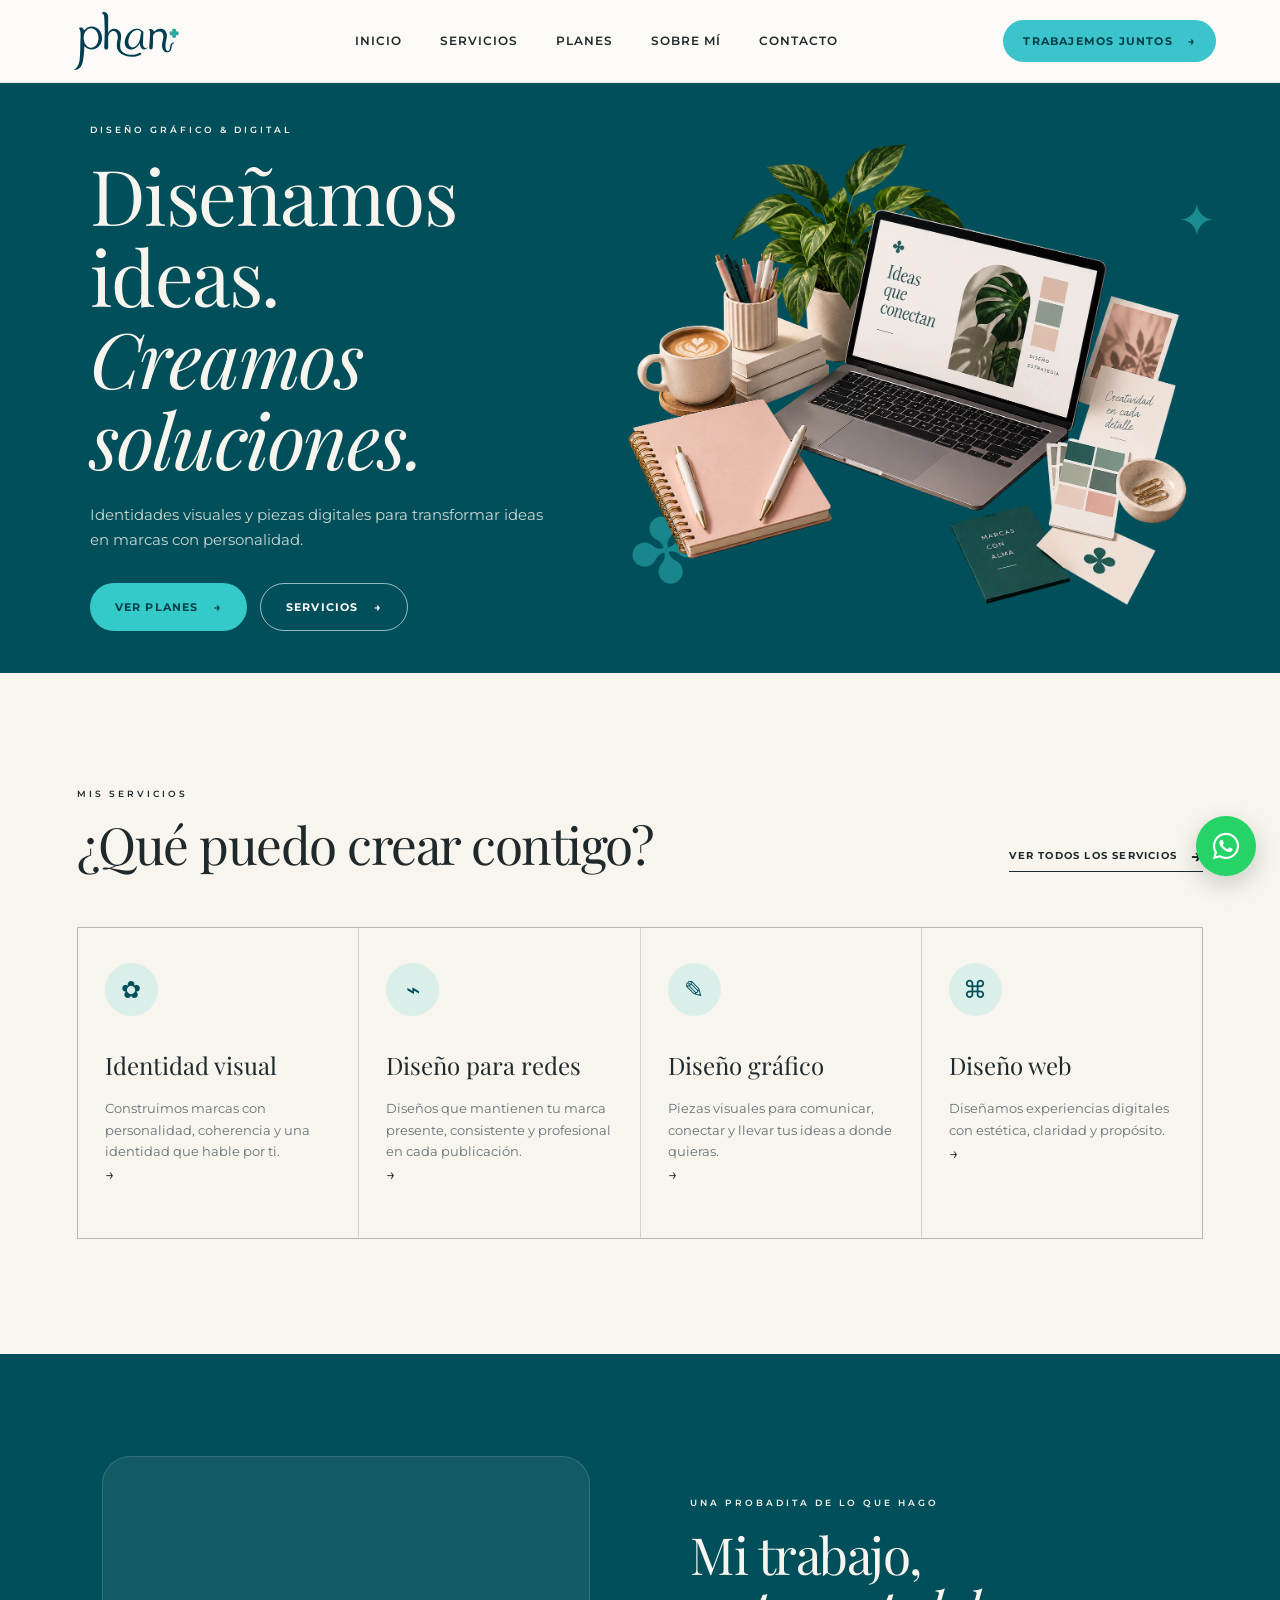
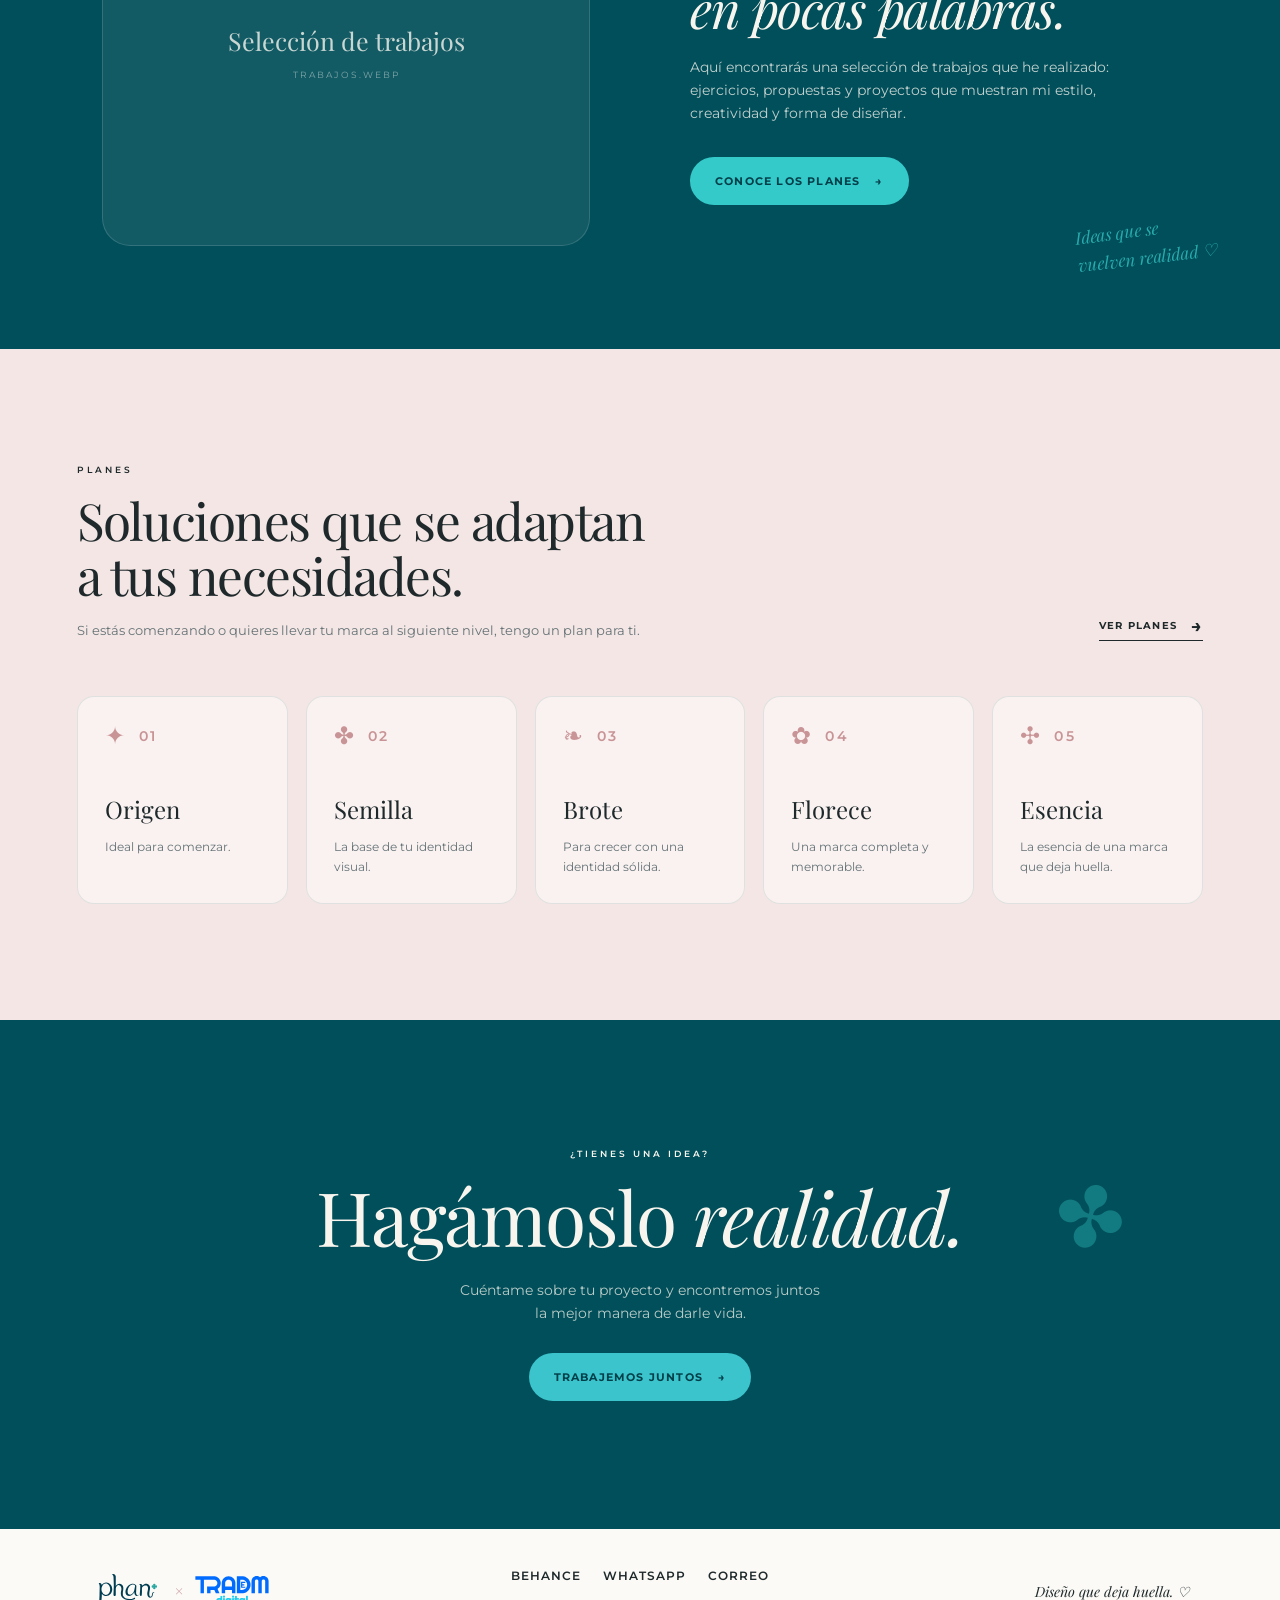
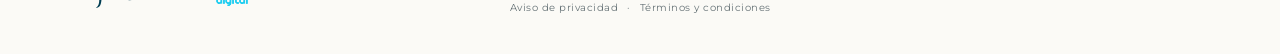
==== commit 2a823863: "Update index.html" ====
--- a/index.html
+++ b/index.html
@@ -85,47 +85,47 @@
 
   <div class="service-grid">
 
-    <a href="servicios.html#identidad-visual" class="service-card reveal">
-  <div class="service-icon">✦</div>
+ <a href="servicios.html#identidad-visual" class="service-card reveal">
+  <div class="service-icon">✿</div>
   <h3>Identidad visual</h3>
   <p>
     Construimos marcas con personalidad, coherencia y una identidad
     que hable por ti.
   </p>
-  <span class="service-card-link">Ver servicio →</span>
+  <span class="service-card-arrow">→</span>
 </a>
 
 <a href="servicios.html#diseno-redes" class="service-card reveal">
-  <div class="service-icon">✦</div>
+  <div class="service-icon">⌁</div>
   <h3>Diseño para redes</h3>
   <p>
     Diseños que mantienen tu marca presente, consistente y profesional
     en cada publicación.
   </p>
-  <span class="service-card-link">Ver servicio →</span>
+  <span class="service-card-arrow">→</span>
 </a>
 
 <a href="servicios.html#diseno-grafico" class="service-card reveal">
-  <div class="service-icon">✦</div>
+  <div class="service-icon">✎</div>
   <h3>Diseño gráfico</h3>
   <p>
     Piezas visuales para comunicar, conectar y llevar tus ideas
     a donde quieras.
   </p>
-  <span class="service-card-link">Ver servicio →</span>
+  <span class="service-card-arrow">→</span>
 </a>
 
 <a href="servicios.html#diseno-web" class="service-card reveal">
-  <div class="service-icon">✦</div>
+  <div class="service-icon">⌘</div>
   <h3>Diseño web</h3>
   <p>
     Diseñamos experiencias digitales con estética, claridad y propósito.
   </p>
-  <span class="service-card-link">Ver servicio →</span>
-</a>
-
-  </div>
-
+  <span class="service-card-arrow">→</span>
+</a>
+
+</div>
+  
 </section>
 
 
--- a/css/style.css
+++ b/css/style.css
@@ -748,17 +748,30 @@
     padding: 13px 0;
   }
 
-  .hero {
-    padding: 75px 24px 90px;
-  }
-
-  .hero h1 {
-    font-size: clamp(43px, 13vw, 60px);
-  }
-
-  .hero-image .image-placeholder {
-    min-height: 330px;
-  }
+ .hero {
+  padding: 55px 22px 50px;
+  gap: 35px;
+}
+
+.hero h1 {
+  font-size: clamp(43px, 13vw, 58px);
+}
+
+.hero-text {
+  margin-top: 20px;
+}
+
+.hero-image {
+  width: 100%;
+  max-width: 430px;
+  margin: 0 auto;
+}
+
+.hero-image img {
+  width: 100%;
+  height: auto;
+  display: block;
+}
 
 
   .about,
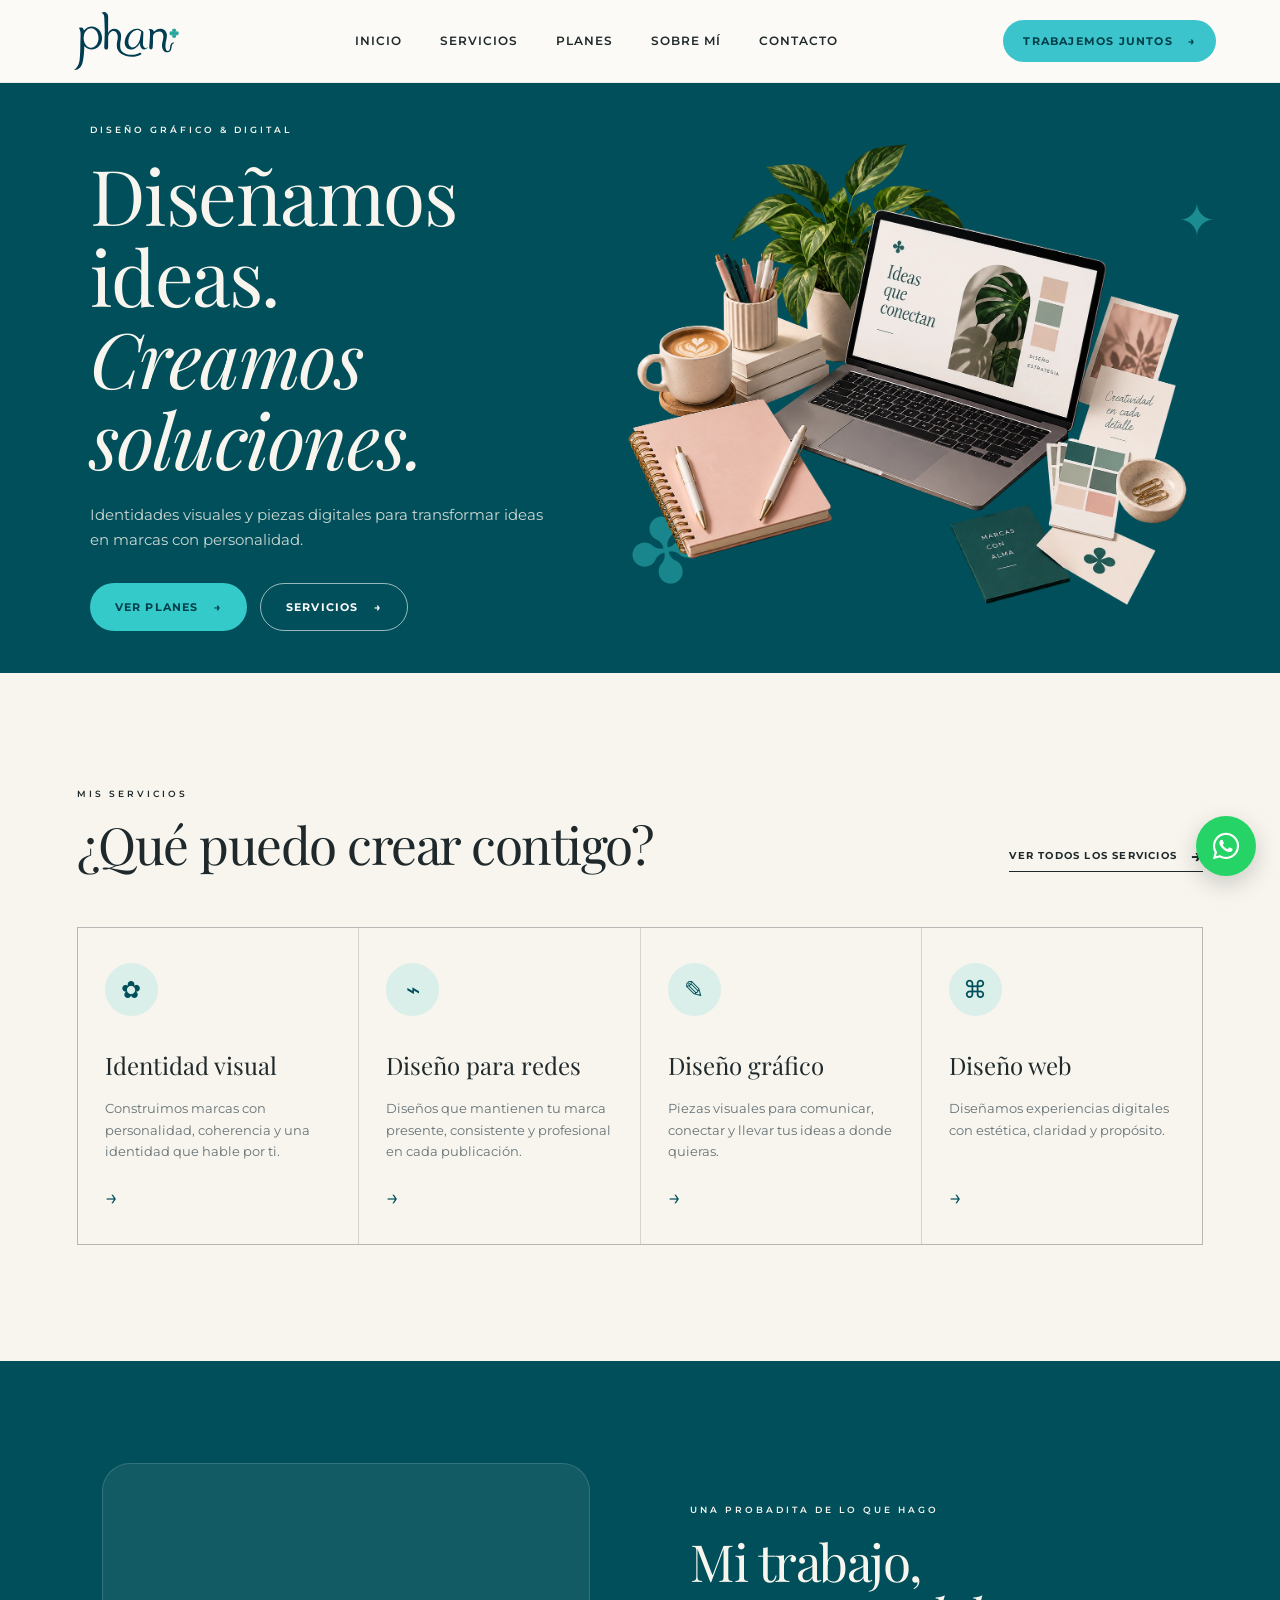
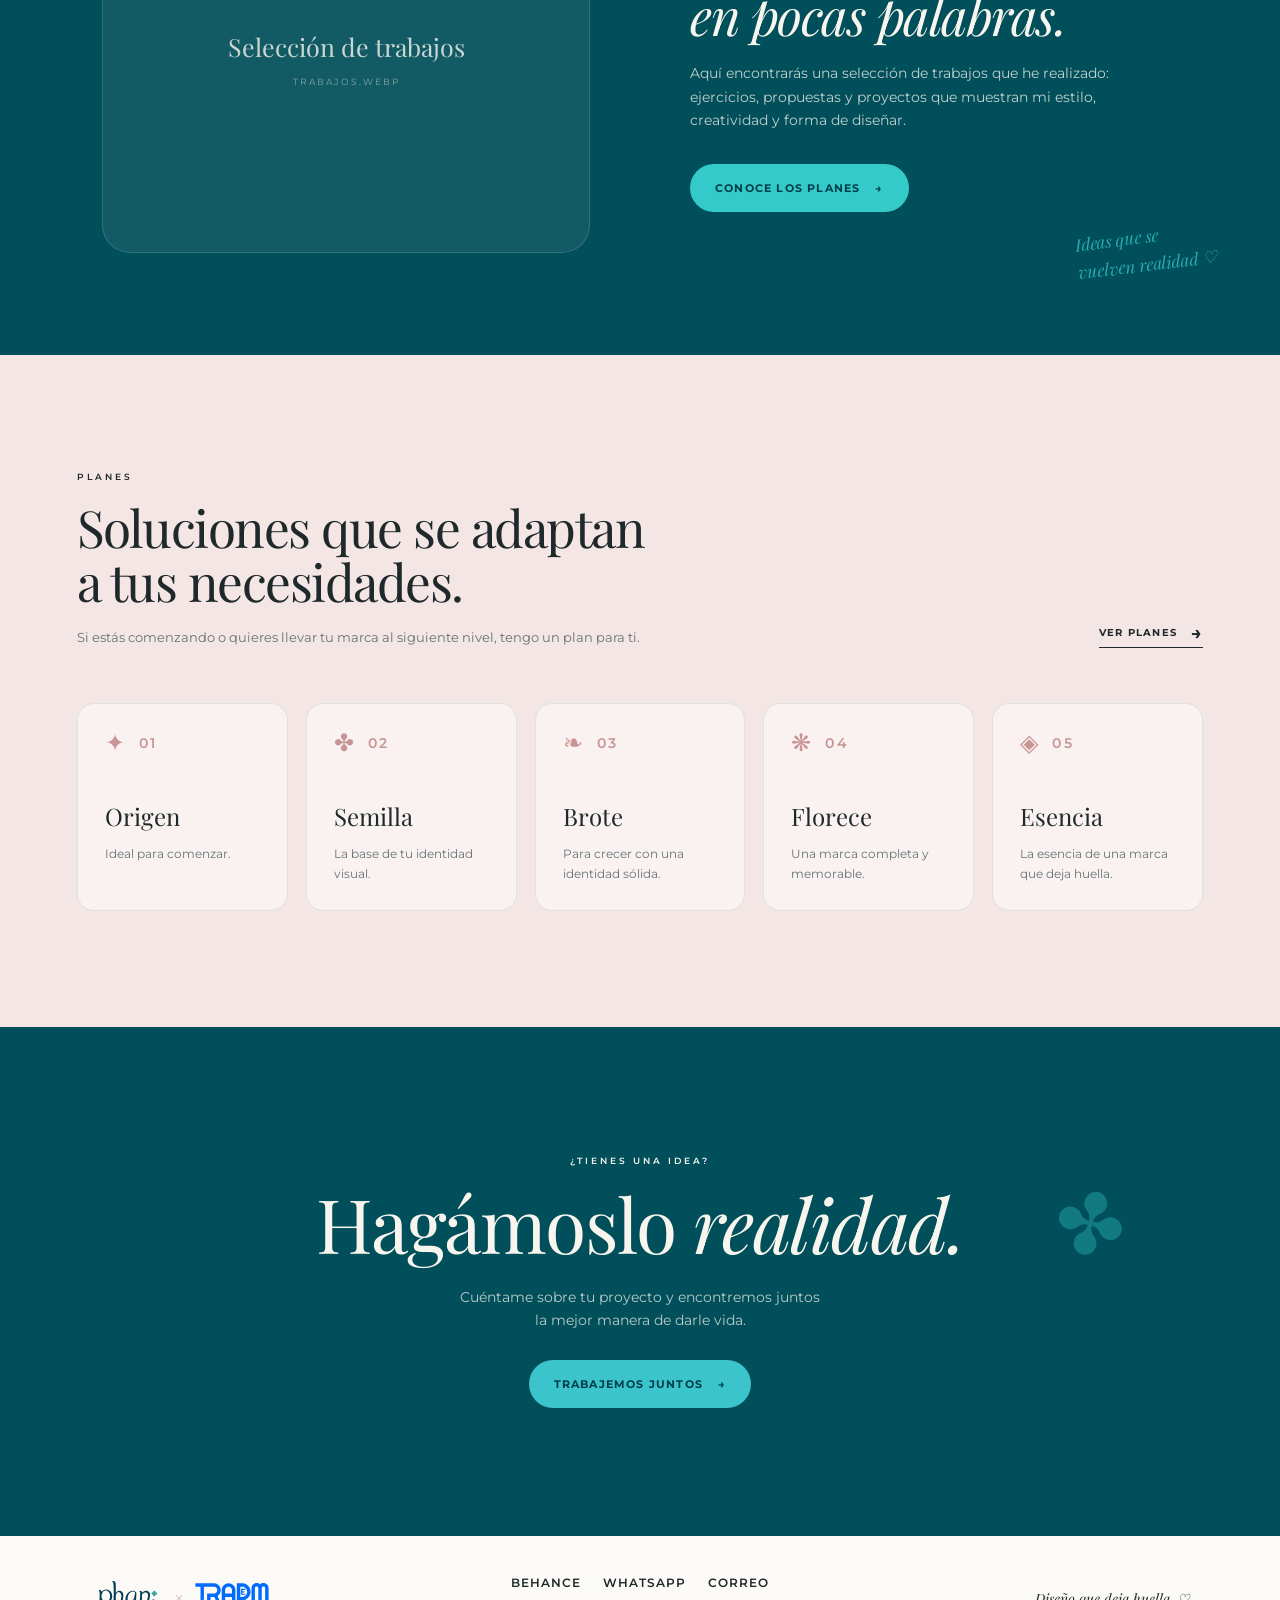
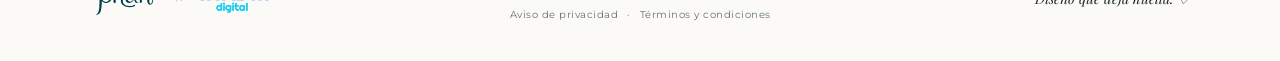
==== commit 04042e3e: "Update index.html" ====
--- a/index.html
+++ b/index.html
@@ -203,7 +203,7 @@
 
     <article class="plan-mini reveal">
       <div class="plan-top">
-        <span class="plan-icon">✿</span>
+        <span class="plan-icon">❋</span>
         <span class="plan-number">04</span>
       </div>
       <h3>Florece</h3>
@@ -212,7 +212,7 @@
 
     <article class="plan-mini reveal">
       <div class="plan-top">
-        <span class="plan-icon">✣</span>
+        <span class="plan-icon">◈</span>
         <span class="plan-number">05</span>
       </div>
       <h3>Esencia</h3>
--- a/css/style.css
+++ b/css/style.css
@@ -442,6 +442,8 @@
   background: var(--cream);
   display: flex;
   flex-direction: column;
+  text-decoration: none;
+color: inherit;
   transition: transform .25s ease, background .25s ease;
 }
 
@@ -474,6 +476,19 @@
   margin-top: 13px;
   color: var(--muted);
   font-size: 13px;
+}
+
+.service-card-arrow {
+  margin-top: auto;
+  padding-top: 25px;
+  color: var(--teal);
+  font-size: 22px;
+  line-height: 1;
+  transition: transform .25s ease;
+}
+
+.service-card:hover .service-card-arrow {
+  transform: translateX(6px);
 }
 
 .work-preview {
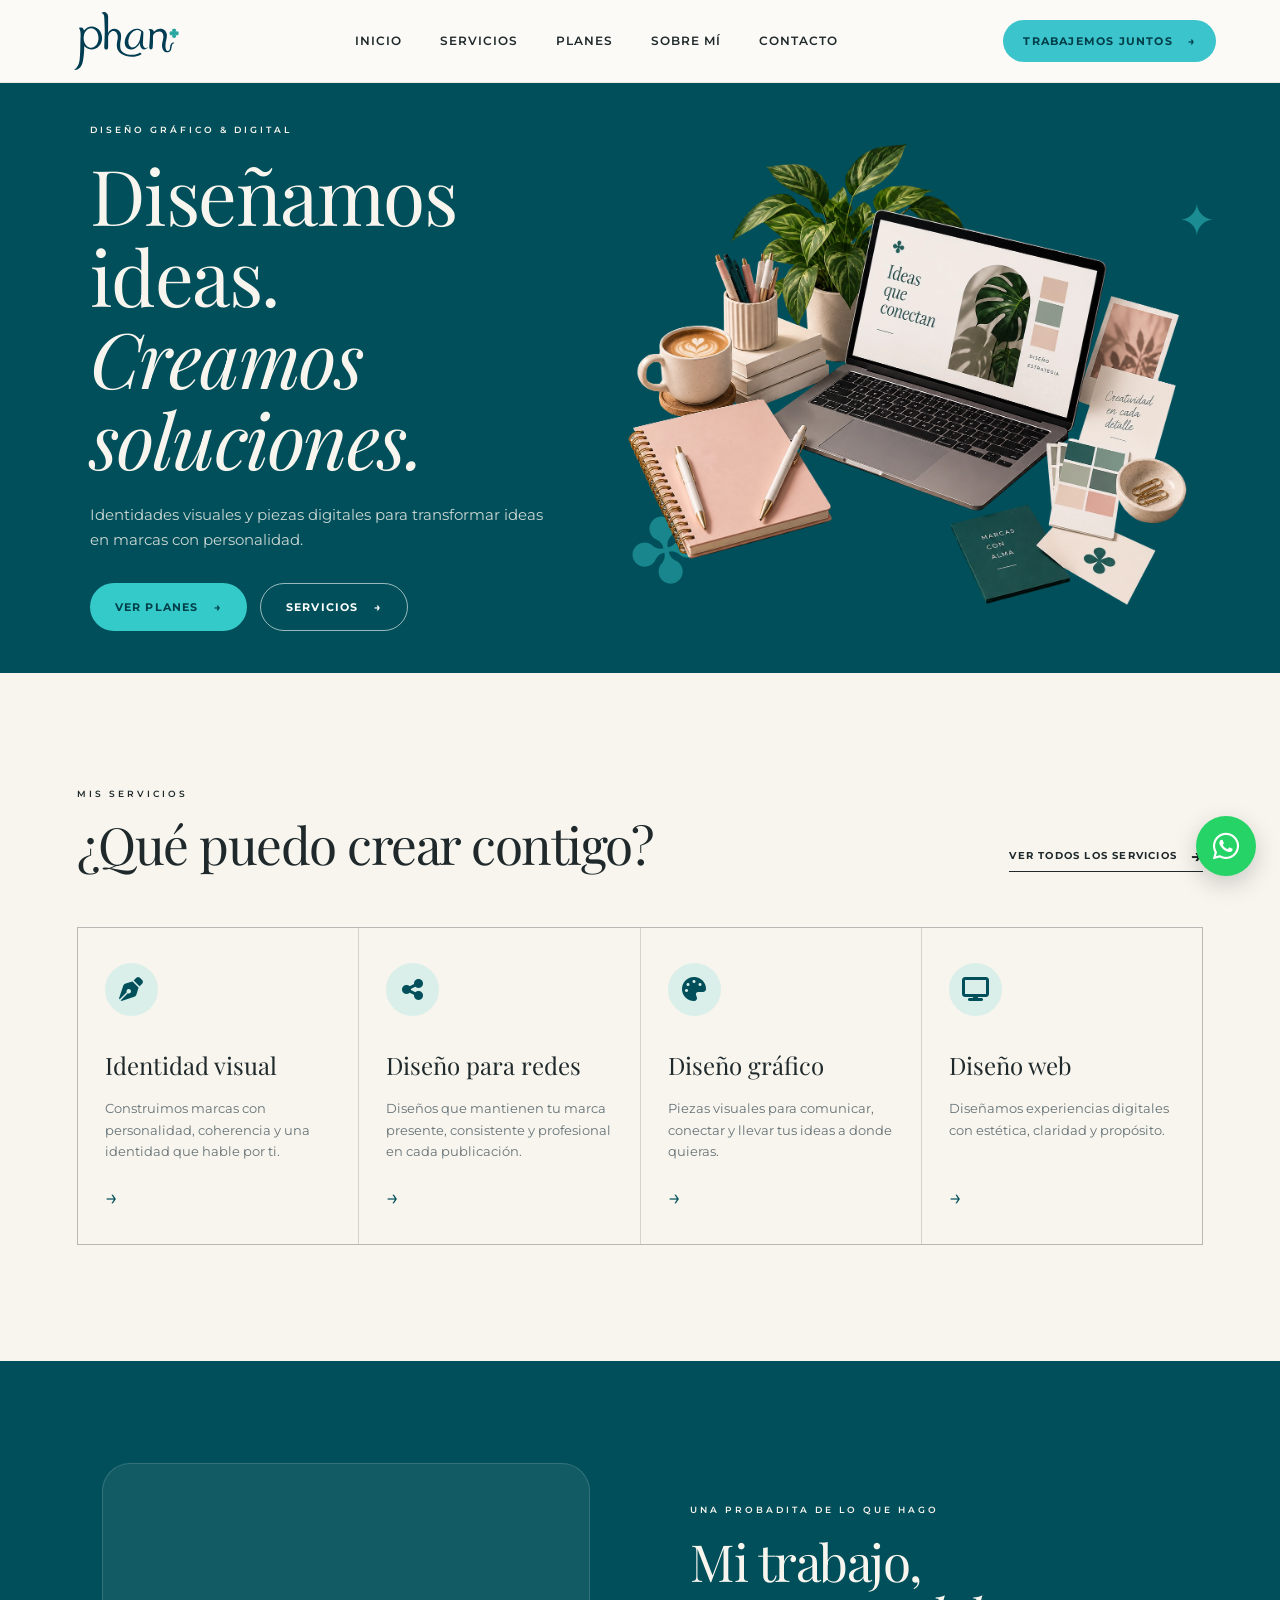
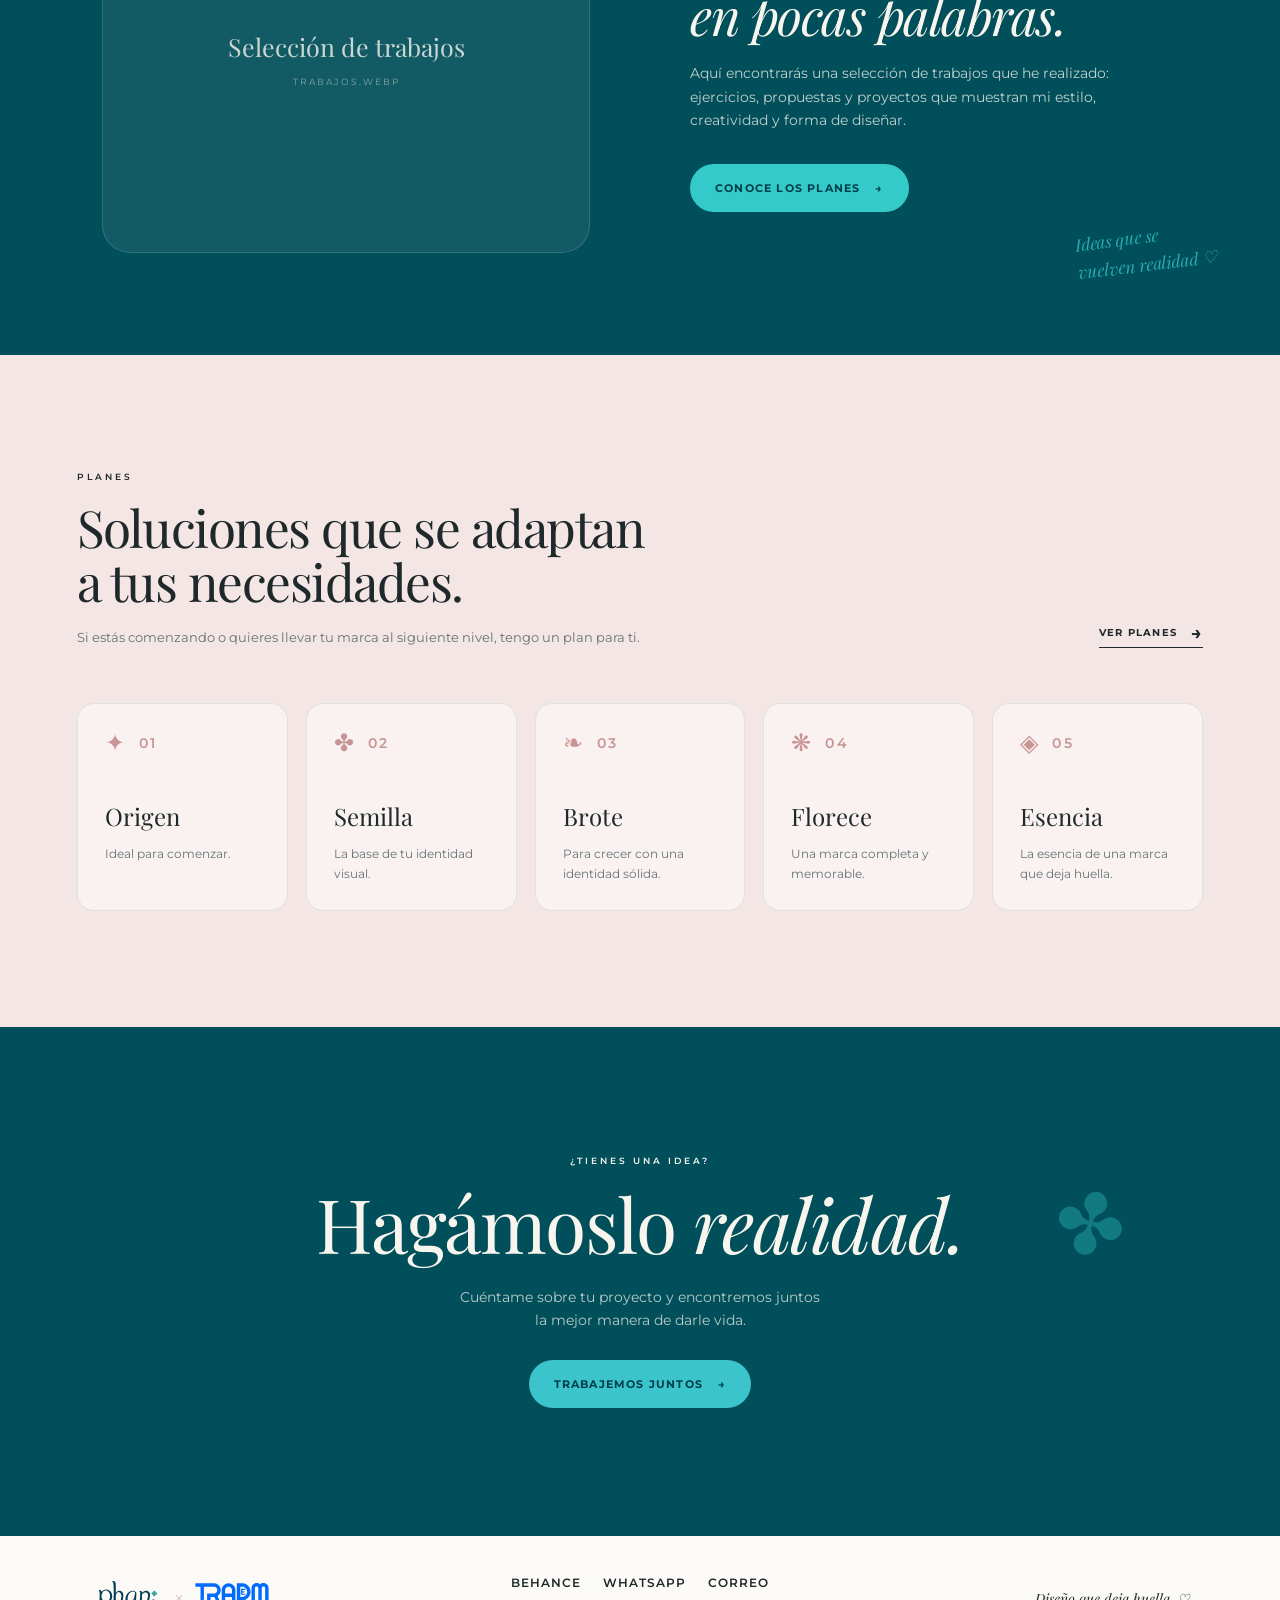
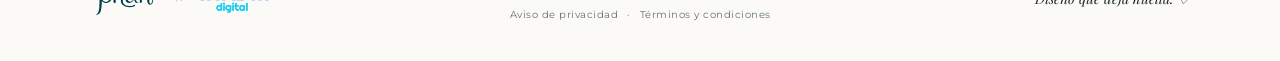
==== commit 2f88feb2: "Update index.html" ====
--- a/index.html
+++ b/index.html
@@ -86,7 +86,10 @@
   <div class="service-grid">
 
  <a href="servicios.html#identidad-visual" class="service-card reveal">
-  <div class="service-icon">✿</div>
+  <!-- Identidad visual -->
+<div class="service-icon">
+  <i class="fa-solid fa-pen-nib"></i>
+</div>
   <h3>Identidad visual</h3>
   <p>
     Construimos marcas con personalidad, coherencia y una identidad
@@ -96,7 +99,10 @@
 </a>
 
 <a href="servicios.html#diseno-redes" class="service-card reveal">
-  <div class="service-icon">⌁</div>
+  <!-- Diseño para redes -->
+<div class="service-icon">
+  <i class="fa-solid fa-share-nodes"></i>
+</div>
   <h3>Diseño para redes</h3>
   <p>
     Diseños que mantienen tu marca presente, consistente y profesional
@@ -106,7 +112,10 @@
 </a>
 
 <a href="servicios.html#diseno-grafico" class="service-card reveal">
-  <div class="service-icon">✎</div>
+  <!-- Diseño gráfico -->
+<div class="service-icon">
+  <i class="fa-solid fa-palette"></i>
+</div>
   <h3>Diseño gráfico</h3>
   <p>
     Piezas visuales para comunicar, conectar y llevar tus ideas
@@ -116,7 +125,10 @@
 </a>
 
 <a href="servicios.html#diseno-web" class="service-card reveal">
-  <div class="service-icon">⌘</div>
+  <!-- Diseño web -->
+<div class="service-icon">
+  <i class="fa-solid fa-display"></i>
+</div>
   <h3>Diseño web</h3>
   <p>
     Diseñamos experiencias digitales con estética, claridad y propósito.
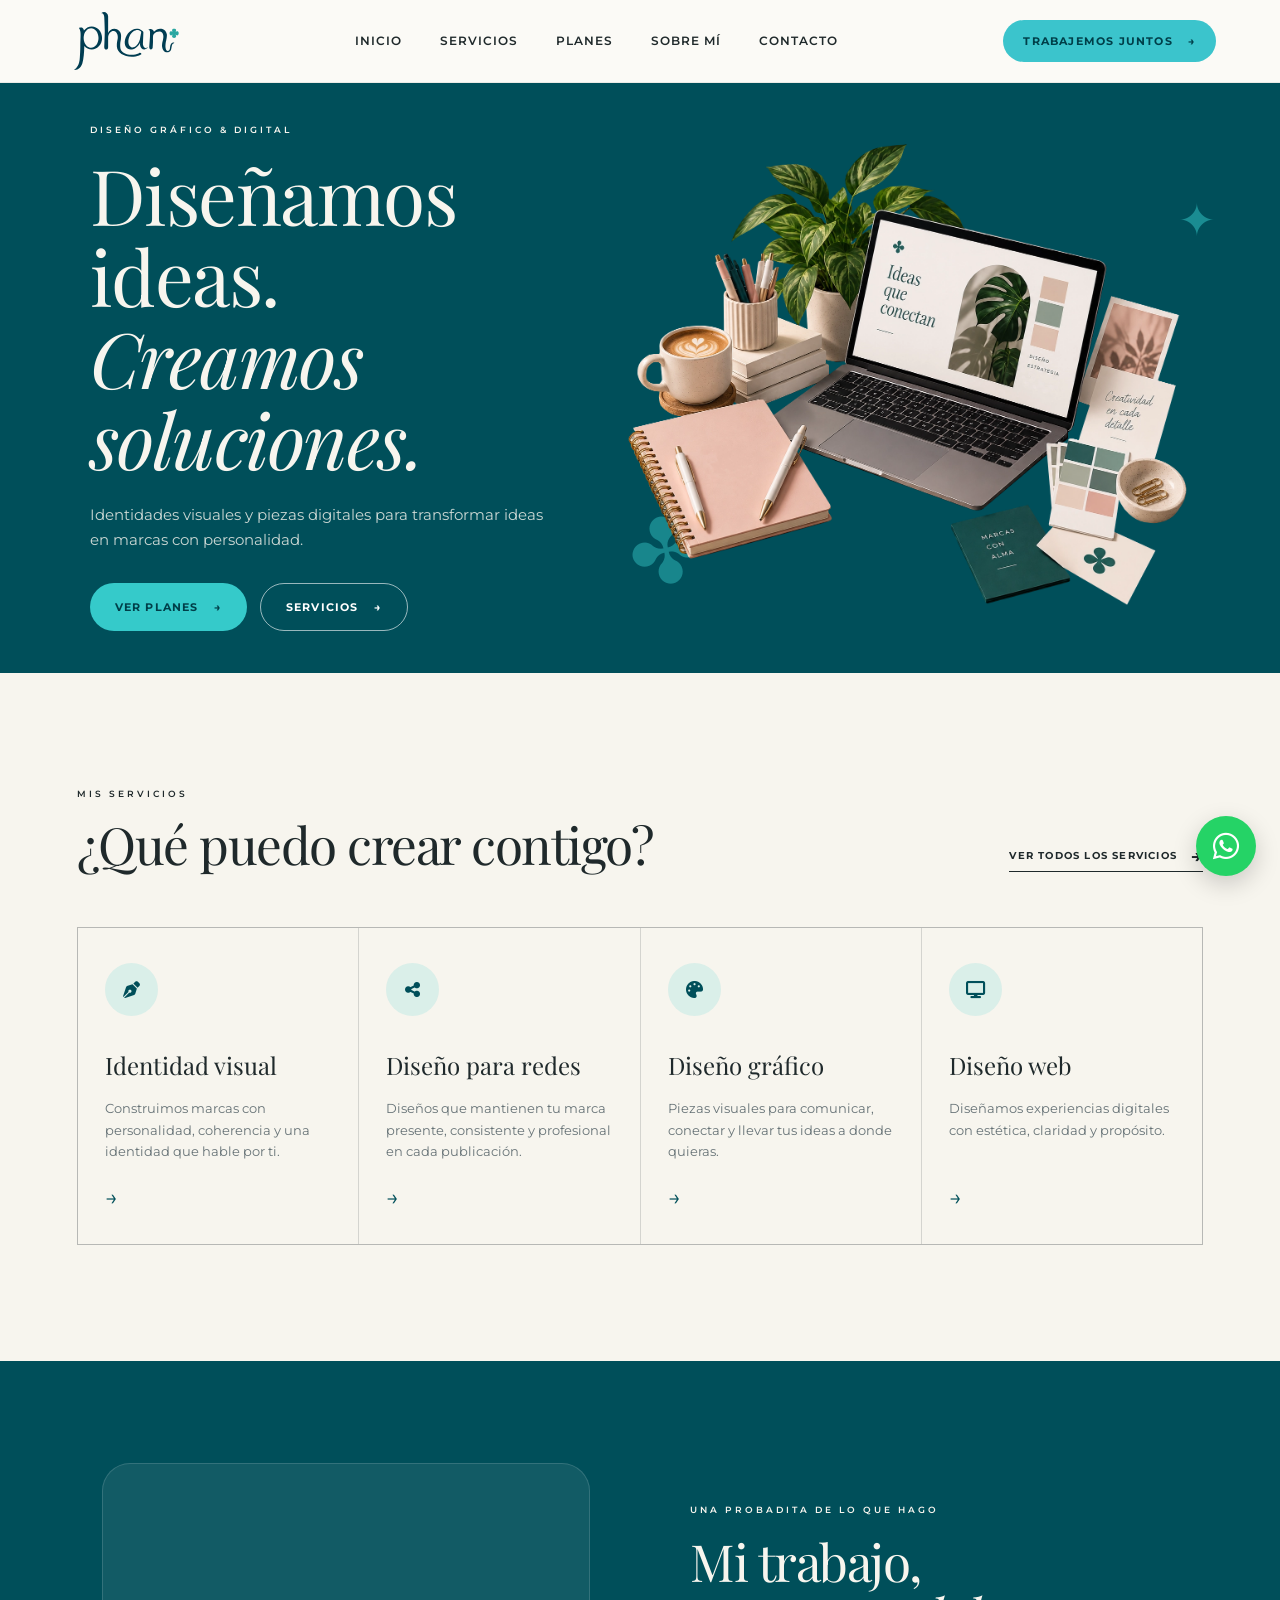
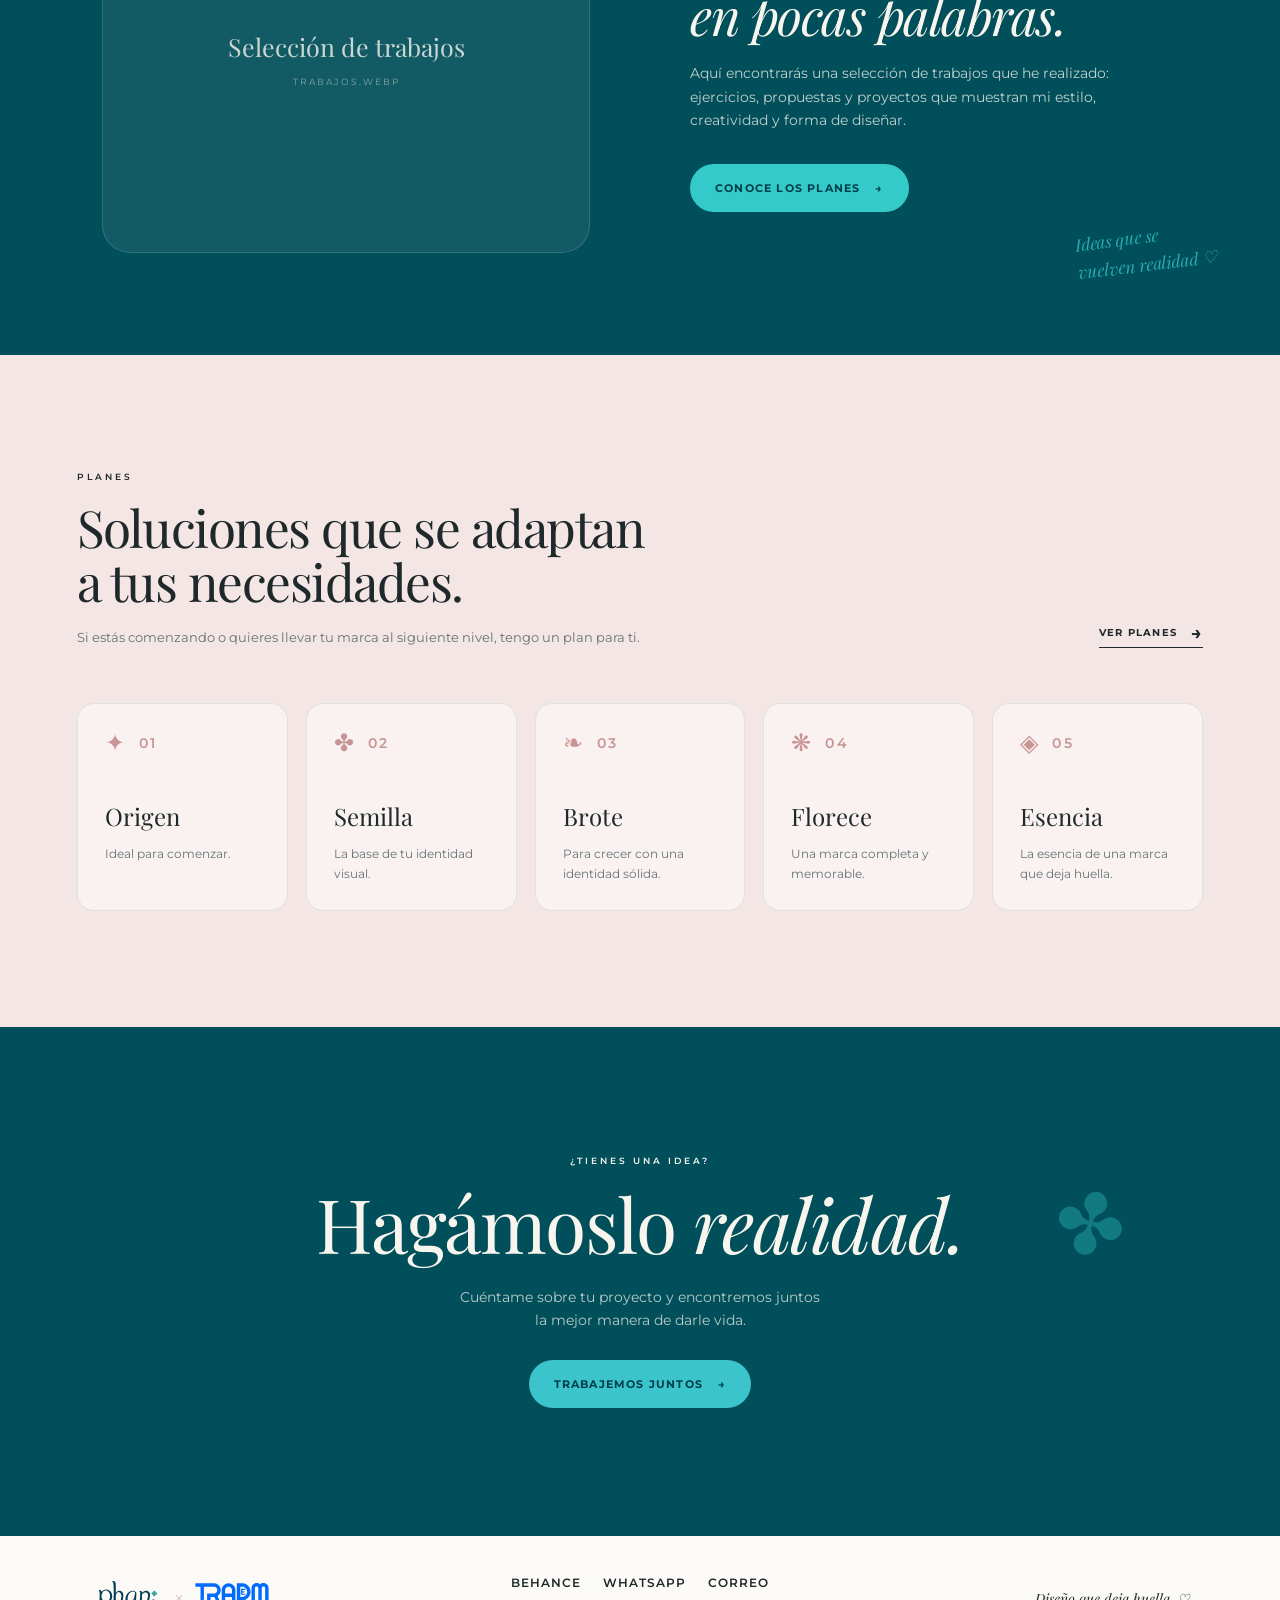
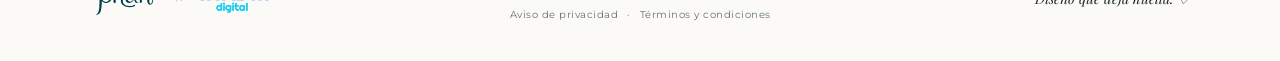
==== commit c853749c: "Update index.html" ====
--- a/index.html
+++ b/index.html
@@ -12,7 +12,7 @@
   <link href="https://fonts.googleapis.com/css2?family=Montserrat:wght@400;500;600;700&family=Playfair+Display:ital,wght@0,400;0,500;0,600;1,400;1,500&display=swap" rel="stylesheet">
 
   <link rel="stylesheet" href="css/style.css">
-  <link rel="stylesheet" href="https://cdnjs.cloudflare.com/ajax/libs/font-awesome/6.5.2/css/all.min.css">
+<link rel="stylesheet" href="https://cdnjs.cloudflare.com/ajax/libs/font-awesome/6.5.2/css/all.min.css">
 </head>
 
 <body id="top">
--- a/css/style.css
+++ b/css/style.css
@@ -461,8 +461,12 @@
   place-items: center;
   background: rgba(53,202,202,.15);
   color: var(--teal);
-  font-family: var(--serif);
-  font-size: 24px;
+}
+
+.service-icon i {
+  font-family: "Font Awesome 6 Free";
+  font-size: 17px;
+  font-weight: 900;
 }
 
 .service-card h3,
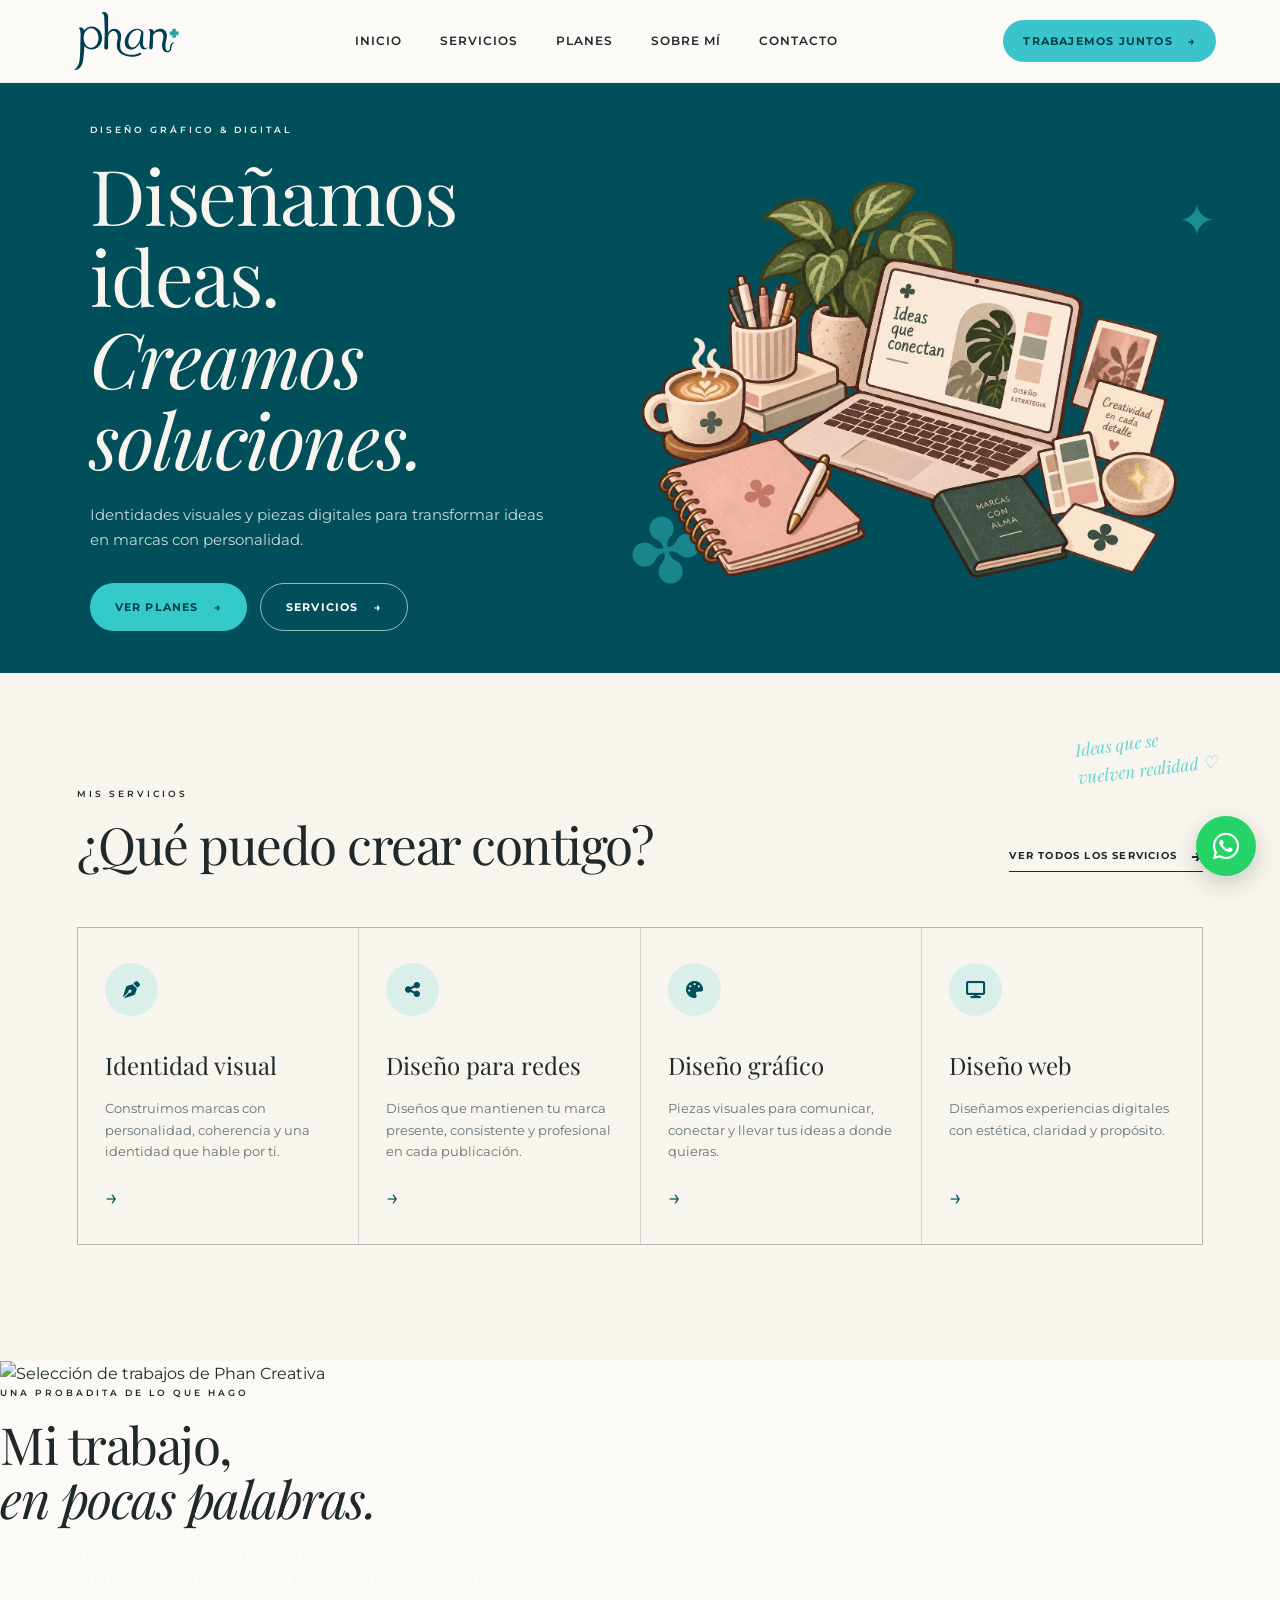
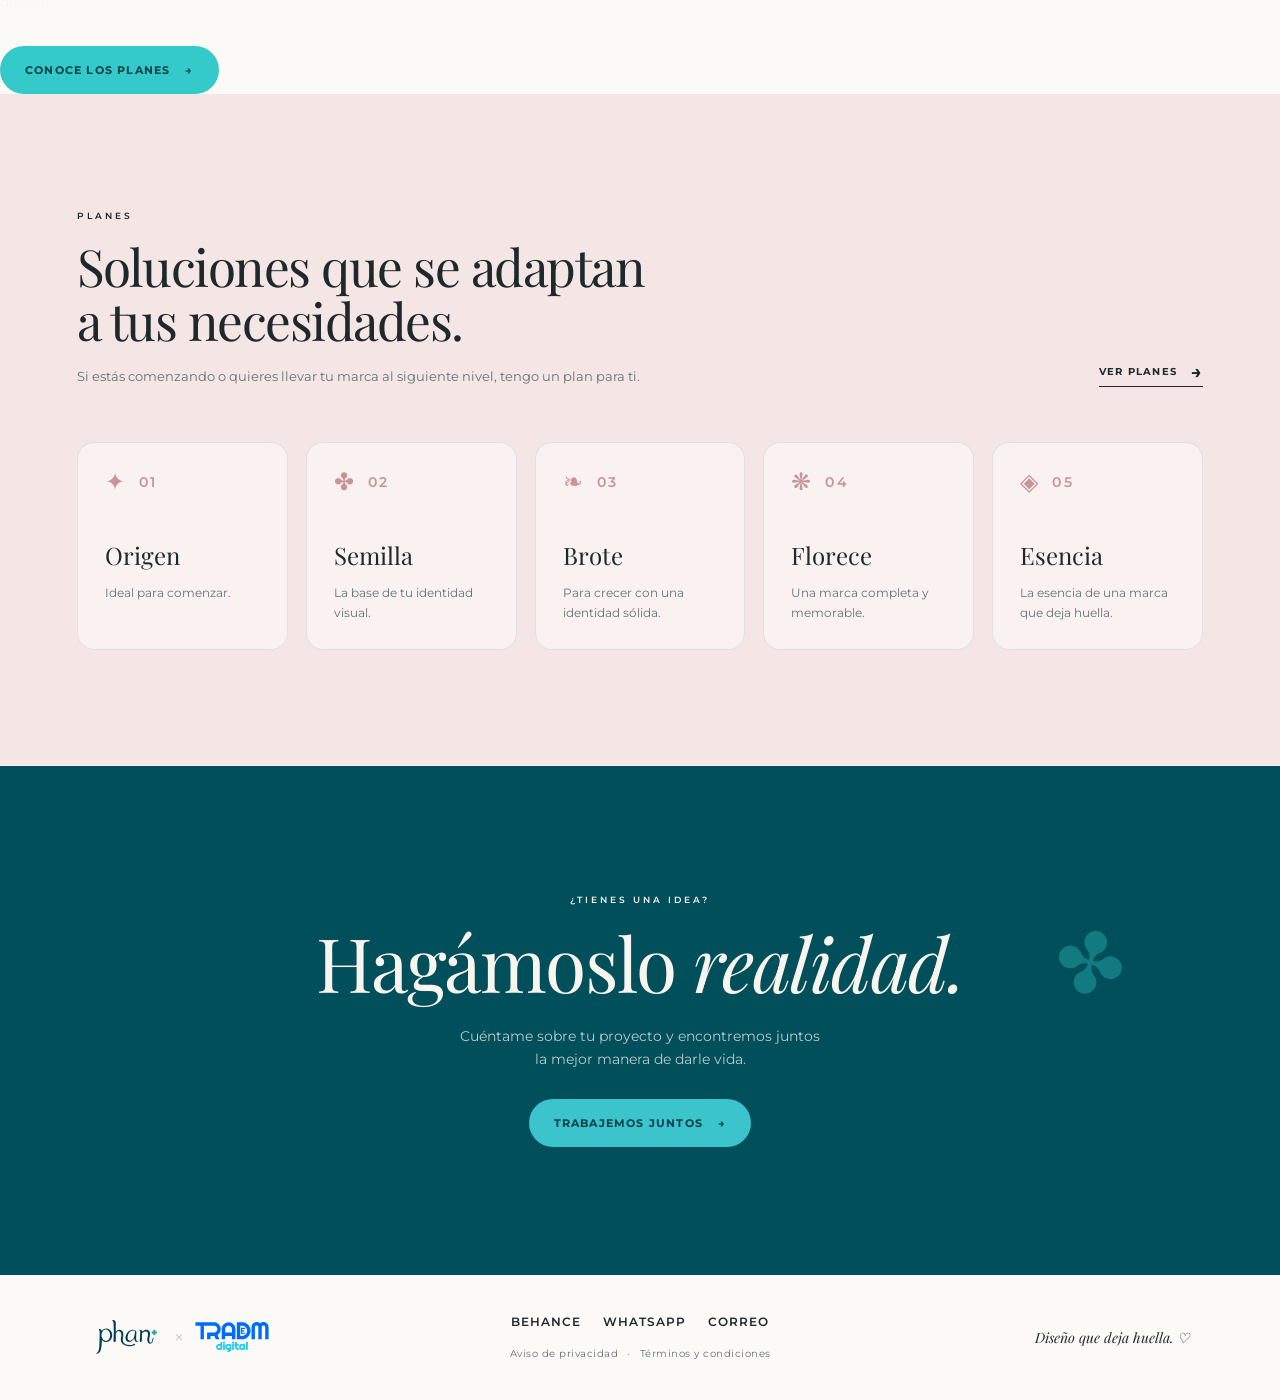
==== commit d81f2323: "Update index.html" ====
--- a/index.html
+++ b/index.html
@@ -142,13 +142,14 @@
 
 
     <!-- ================= TRABAJOS ================= -->
-    <section class="work-preview section-dark">
-      <div class="work-image reveal">
-        <div class="image-placeholder image-placeholder-dark">
-          <span>Selección de trabajos</span>
-          <small>trabajos.webp</small>
-        </div>
-      </div>
+   <div class="work-image reveal">
+  <div class="work-image-frame">
+    <img
+      src="images/trabajos.webp"
+      alt="Selección de trabajos de Phan Creativa"
+    >
+  </div>
+</div>
 
       <div class="work-content reveal">
         <p class="eyebrow">UNA PROBADITA DE LO QUE HAGO</p>
--- a/css/style.css
+++ b/css/style.css
@@ -1336,3 +1336,6 @@
   text-decoration: underline;
   text-underline-offset: 3px;
 }
+
+
+
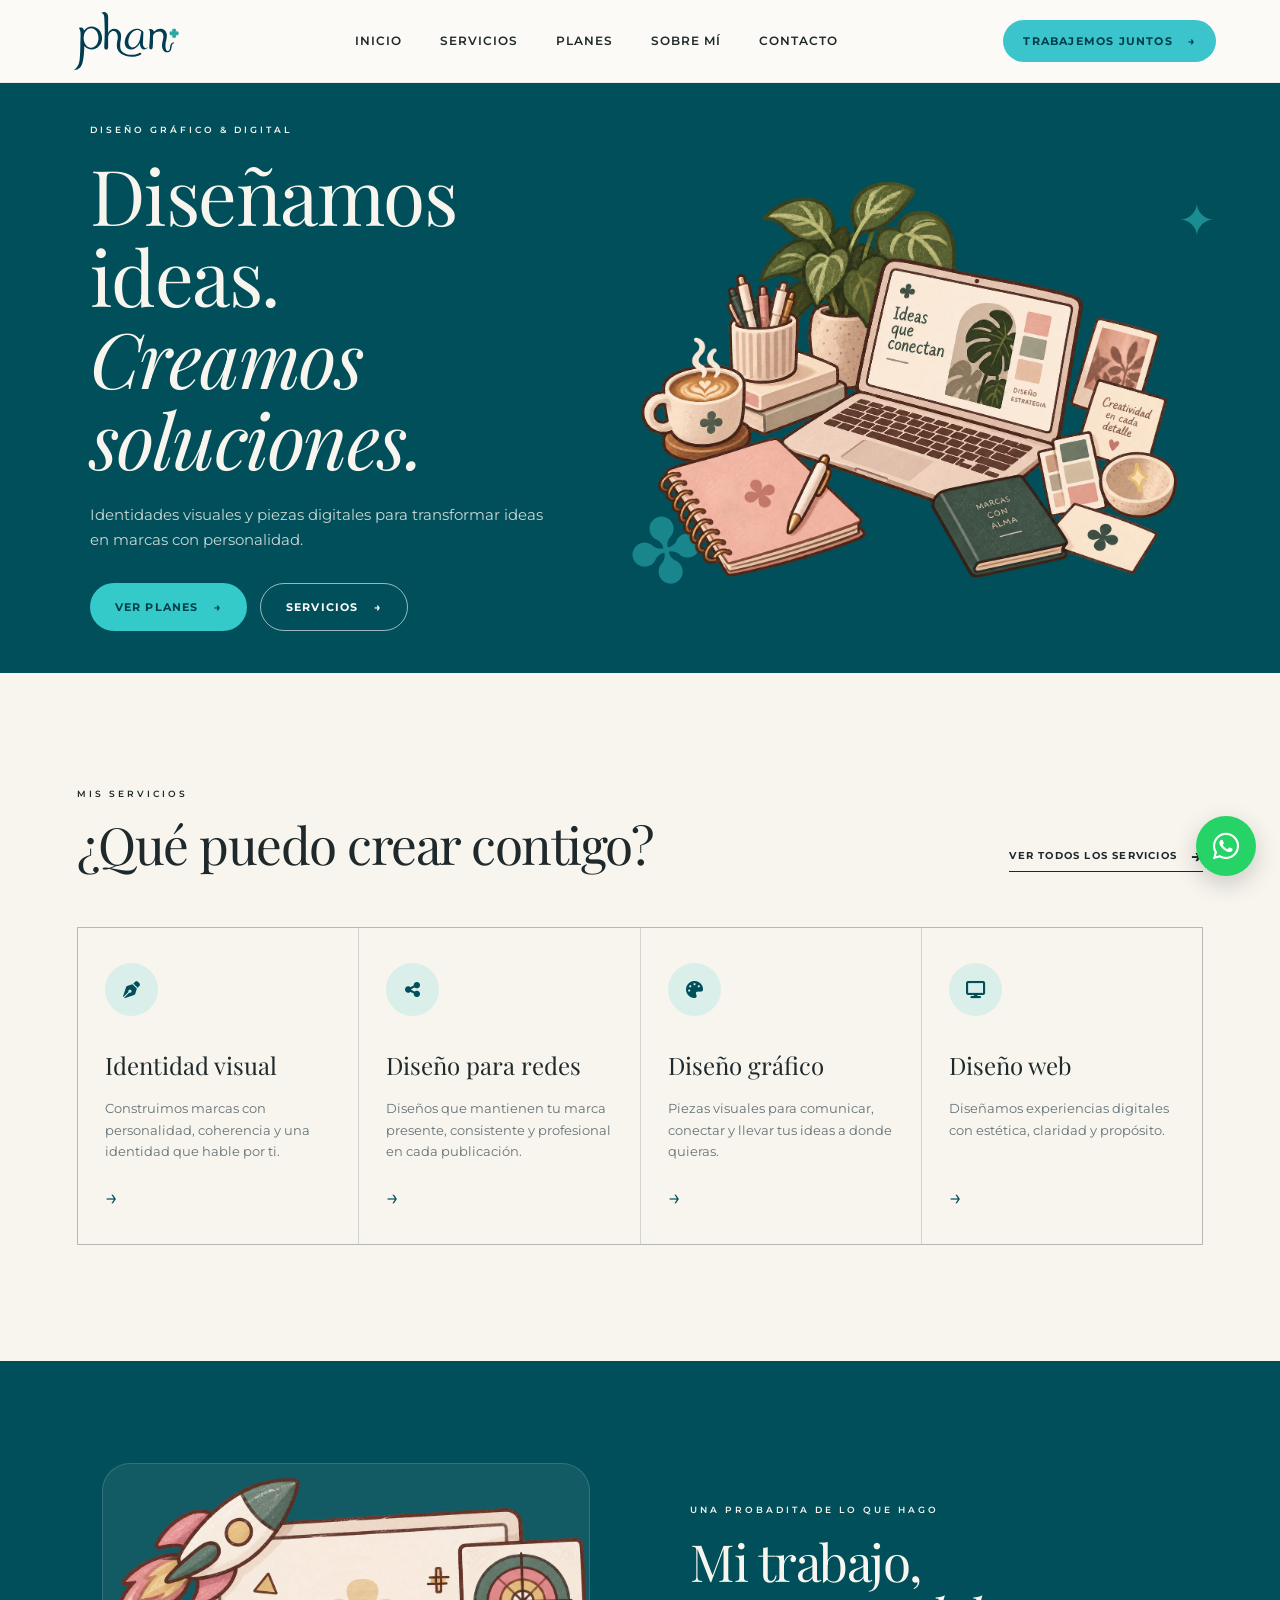
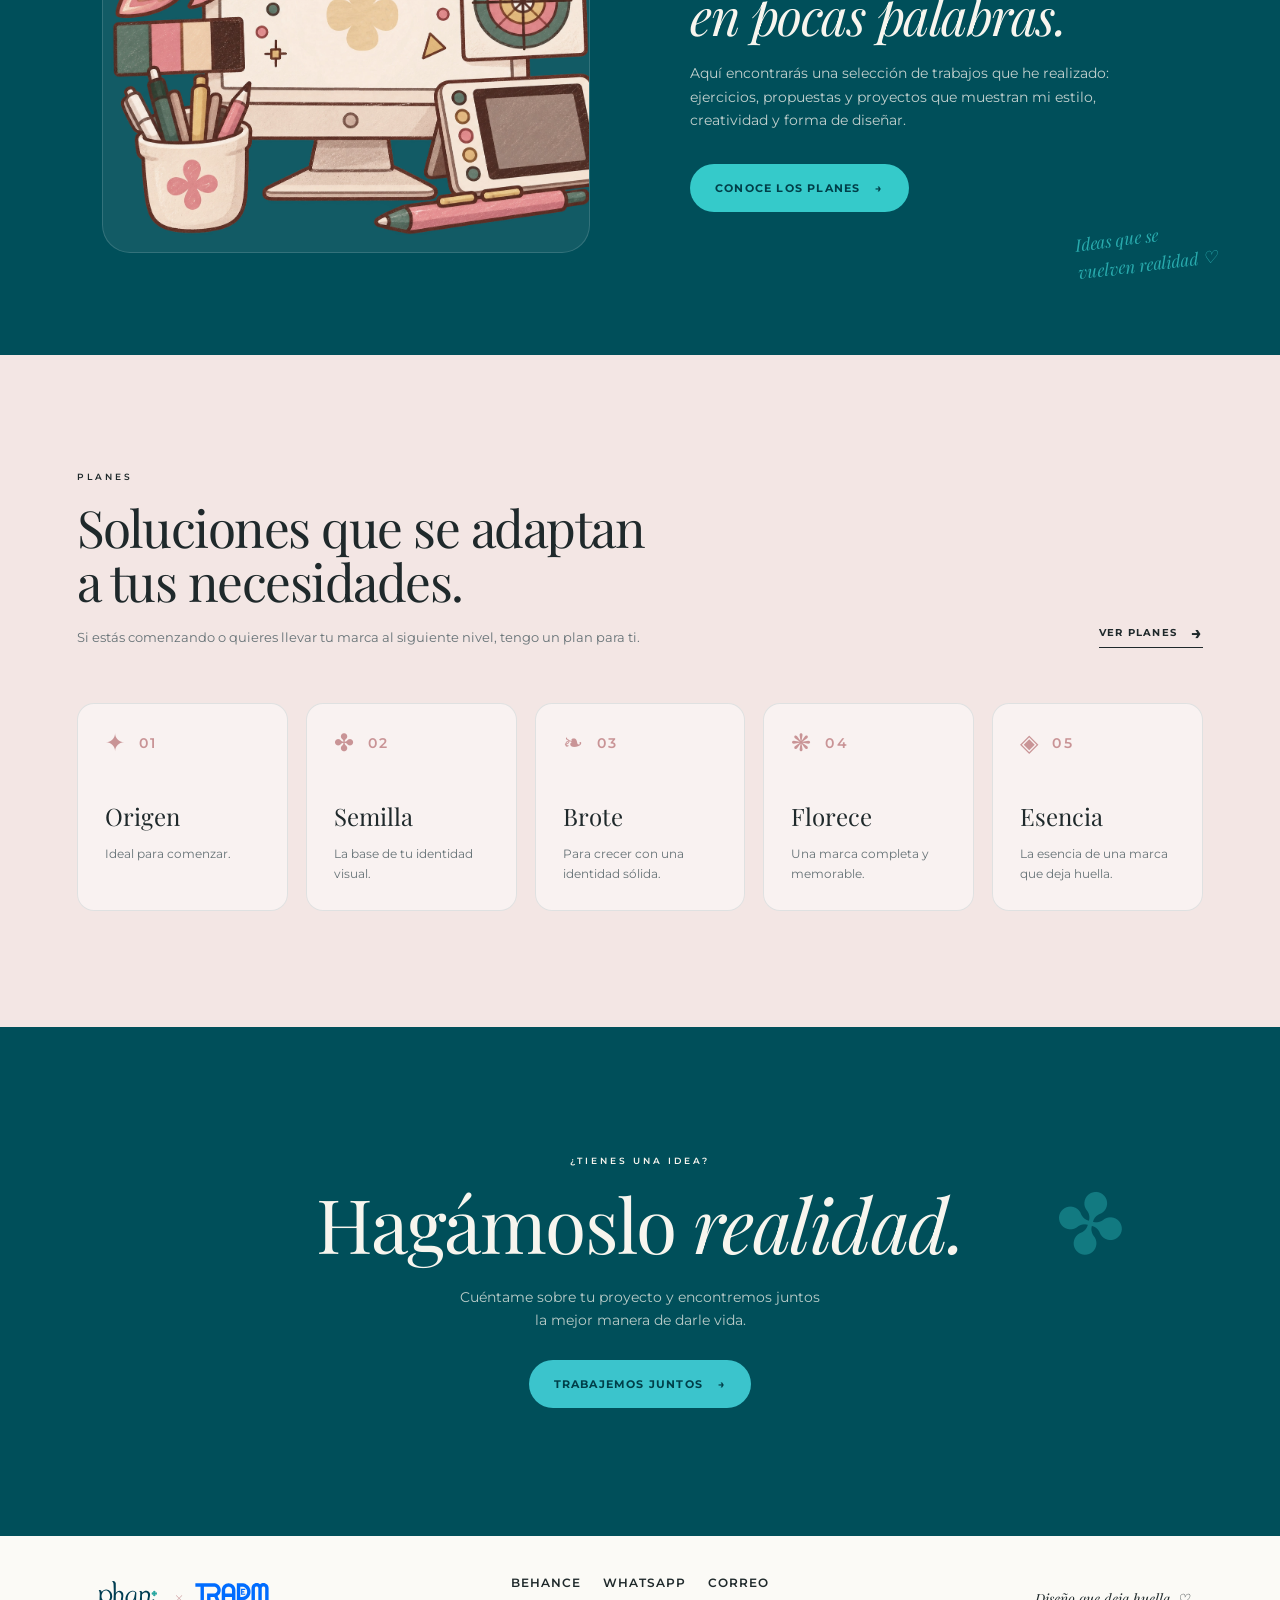
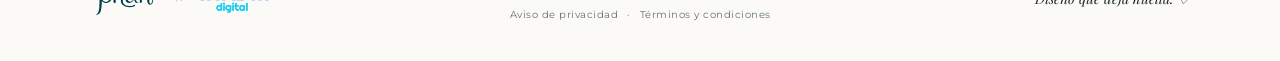
==== commit eae268b5: "Update index.html" ====
--- a/index.html
+++ b/index.html
@@ -141,30 +141,42 @@
 </section>
 
 
-    <!-- ================= TRABAJOS ================= -->
-   <div class="work-image reveal">
-  <div class="work-image-frame">
-    <img
-      src="images/trabajos.webp"
-      alt="Selección de trabajos de Phan Creativa"
-    >
-  </div>
-</div>
-
-      <div class="work-content reveal">
-        <p class="eyebrow">UNA PROBADITA DE LO QUE HAGO</p>
-        <h2>Mi trabajo,<br><em>en pocas palabras.</em></h2>
-        <p>
-          Aquí encontrarás una selección de trabajos que he realizado:
-          ejercicios, propuestas y proyectos que muestran mi estilo,
-          creatividad y forma de diseñar.
-        </p>
-        <a href="planes.html" class="button button-primary">Conoce los planes <span>→</span></a>
-      </div>
-
-      <div class="hand-note">Ideas que se<br>vuelven realidad ♡</div>
-    </section>
-
+   <!-- ================= TRABAJOS ================= -->
+<section class="work-preview section-dark">
+
+  <div class="work-image reveal">
+    <div class="work-image-frame">
+      <img
+        src="images/trabajos.webp"
+        alt="Selección de trabajos de Phan Creativa"
+      >
+    </div>
+  </div>
+
+  <div class="work-content reveal">
+    <p class="eyebrow">UNA PROBADITA DE LO QUE HAGO</p>
+
+    <h2>
+      Mi trabajo,<br>
+      <em>en pocas palabras.</em>
+    </h2>
+
+    <p>
+      Aquí encontrarás una selección de trabajos que he realizado:
+      ejercicios, propuestas y proyectos que muestran mi estilo,
+      creatividad y forma de diseñar.
+    </p>
+
+    <a href="planes.html" class="button button-primary">
+      Conoce los planes <span>→</span>
+    </a>
+  </div>
+
+  <div class="hand-note">
+    Ideas que se<br>vuelven realidad ♡
+  </div>
+
+</section>
 
  <!-- ================= PLANES ================= -->
 <section class="plans-preview section-pink">
--- a/css/style.css
+++ b/css/style.css
@@ -495,6 +495,22 @@
   transform: translateX(6px);
 }
 
+.work-image-frame {
+  width: 100%;
+  min-height: 390px;
+  border-radius: 28px;
+  overflow: hidden;
+  border: 1px solid rgba(255,255,255,.14);
+}
+
+.work-image-frame img {
+  width: 100%;
+  height: 100%;
+  min-height: 390px;
+  display: block;
+  object-fit: cover;
+}
+
 .work-preview {
   position: relative;
   max-width: 1400px;
@@ -505,6 +521,29 @@
   gap: clamp(45px, 8vw, 100px);
   align-items: center;
   overflow: hidden;
+  background: var(--teal);
+  color: var(--cream);
+}
+
+.work-image {
+  min-width: 0;
+  width: 100%;
+}
+
+.work-image-frame {
+  width: 100%;
+  height: 390px;
+  border-radius: 28px;
+  overflow: hidden;
+  border: 1px solid rgba(255,255,255,.14);
+  background: rgba(255,255,255,.07);
+}
+
+.work-image-frame img {
+  width: 100%;
+  height: 100%;
+  display: block;
+  object-fit: cover;
 }
 
 .work-content {
@@ -821,9 +860,13 @@
     padding: 70px 20px;
   }
 
-  .work-image .image-placeholder {
-    min-height: 300px;
-  }
+  .work-image-frame {
+  min-height: 300px;
+}
+
+.work-image-frame img {
+  min-height: 300px;
+}
 
   .hand-note {
     display: none;
